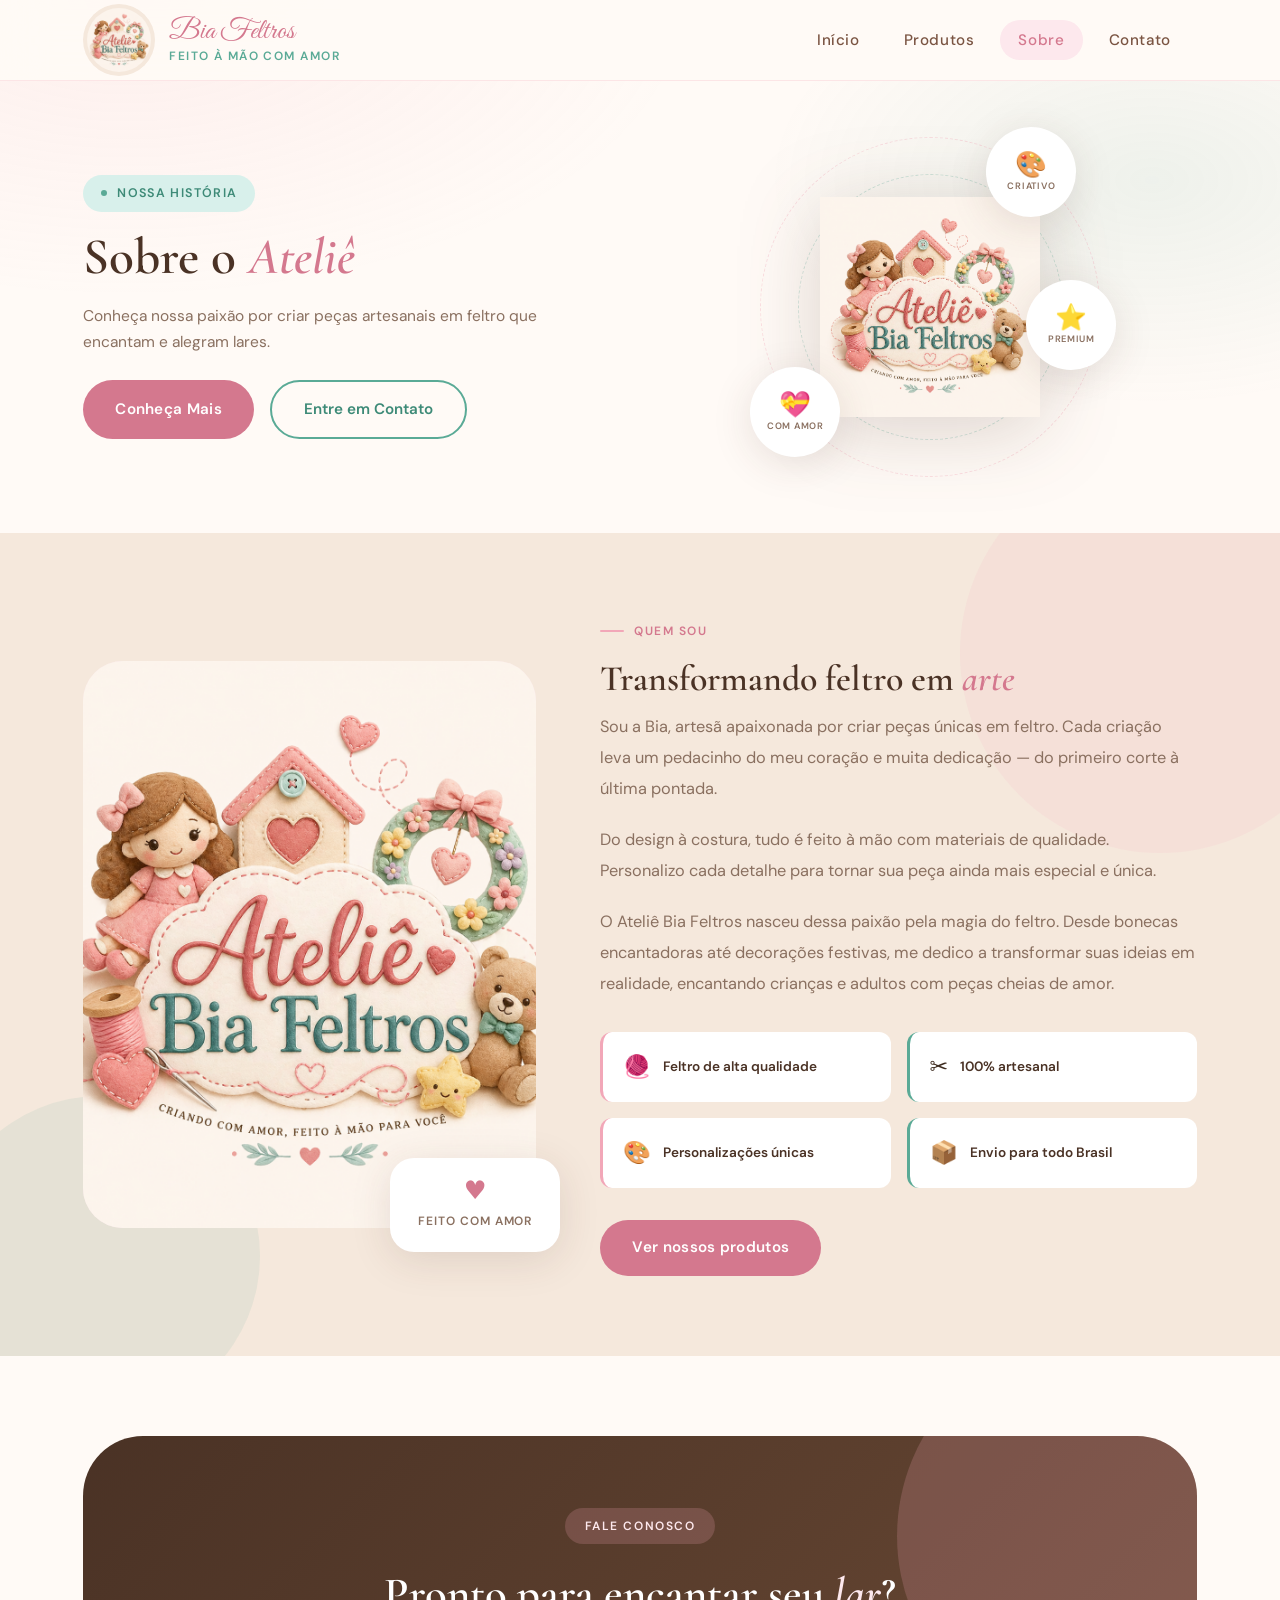
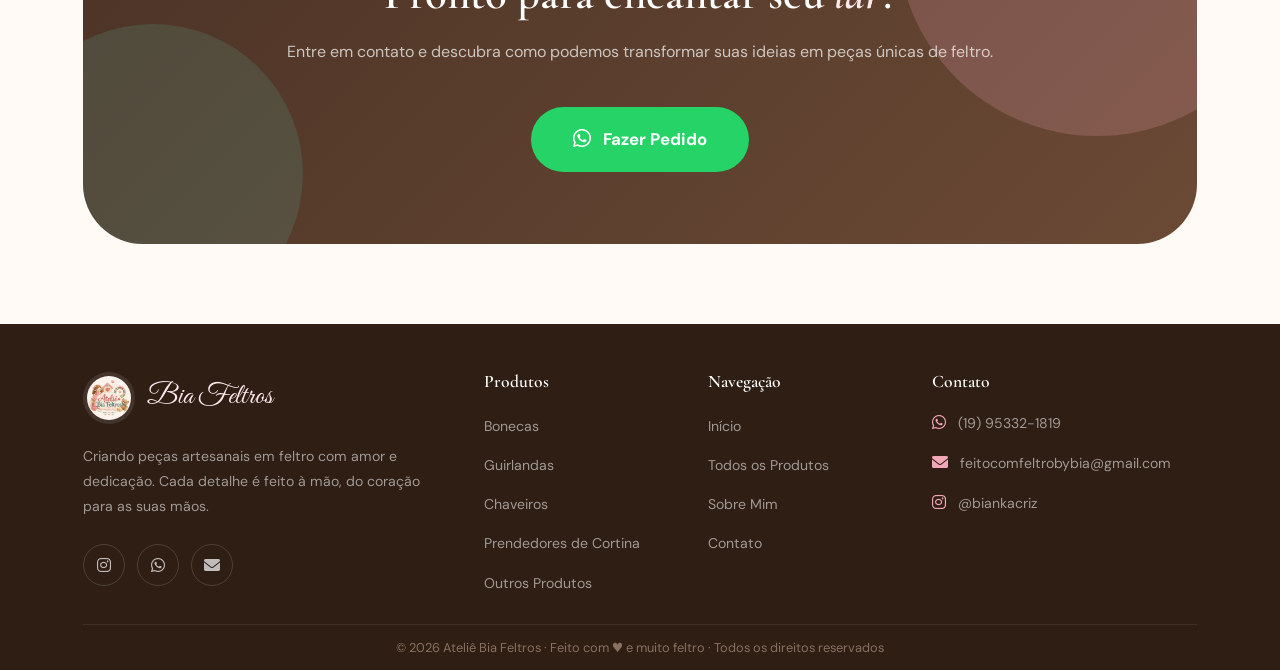
==== about.html @ 6921f235 "Primeiro commit" ====
<!DOCTYPE html>
<html lang="pt-BR">

<head>
    <!-- Google Analytics 4 -->
    <script async src="https://www.googletagmanager.com/gtag/js?id=GA4_MEASUREMENT_ID"></script>
    <script>
      window.dataLayer = window.dataLayer || [];
      function gtag(){dataLayer.push(arguments);}
      gtag('js', new Date());
      gtag('config', 'GA4_MEASUREMENT_ID');
    </script>
    
    <meta charset="UTF-8" />
    <meta name="viewport" content="width=device-width, initial-scale=1.0" />
    <meta name="description" content="Ateliê Bia Feltros - Conheça nossa história e missão." />
    <title>Sobre - Ateliê Bia Feltros</title>

    <!-- Favicon -->
    <link rel="icon" type="image/png" sizes="32x32" href="assets/atelie-bia-feltros-logo.png" />
    <link rel="icon" type="image/png" sizes="16x16" href="assets/atelie-bia-feltros-logo.png" />
    <link rel="apple-touch-icon" sizes="180x180" href="assets/atelie-bia-feltros-logo.png" />

    <!-- Fontes elegantes -->
    <link
        href="https://fonts.googleapis.com/css2?family=Playfair+Display:wght@500;600&family=Poppins:wght@300;400;500&display=swap"
        rel="stylesheet">
    <link rel="stylesheet" href="https://cdnjs.cloudflare.com/ajax/libs/font-awesome/6.0.0/css/all.min.css">

    <link rel="stylesheet" href="style.css" />
</head>

<body>

  <!-- ===== HEADER ===== -->
  <header class="header">
    <div class="nav-container">

      <a href="index.html" class="brand-link" aria-label="Ateliê Bia Feltros - Página inicial">
        <img src="assets/atelie-bia-feltros-logo.png" alt="Ateliê Bia Feltros" class="logo" width="80" height="80" />
        <div class="brand-text">
          <span class="brand-name">Bia Feltros</span>
          <span class="brand-sub">Feito à mão com amor</span>
        </div>
      </a>

      <button class="menu-toggle" id="menu-toggle" aria-expanded="false" aria-controls="main-nav" aria-label="Abrir menu">
        <span></span>
        <span></span>
        <span></span>
      </button>

      <nav class="main-navigation" id="main-nav" aria-label="Navegação principal">
        <ul class="nav-links" role="list">
          <li><a href="index.html" class="active" aria-current="page">Início</a></li>
          <li><a href="products.html">Produtos</a></li>
          <li><a href="about.html">Sobre</a></li>
          <li><a href="contact.html">Contato</a></li>
          <li class="nav-cta">
          </li>
        </ul>
      </nav>

    </div>
  </header>

    <main>

        <section class="hero">
            <div class="hero-container">
                <div class="hero-texto">
                    <div class="hero-eyebrow">
                        Nossa História
                    </div>
                    <h1 class="hero-title">Sobre o <em>Ateliê</em></h1>
                    <p class="hero-desc">Conheça nossa paixão por criar peças artesanais em feltro que encantam e alegram lares.</p>
                    <div class="hero-btns">
                        <a href="#sobre" class="btn-primary">Conheça Mais</a>
                        <a href="contact.html" class="btn-outline">Entre em Contato</a>
                    </div>
                </div>
                <div class="hero-visual">
                    <div class="hero-logo-wrap">
                        <img src="assets/atelie-bia-feltros-logo.png" alt="Logo Ateliê Bia Feltros" class="hero-img-center" />
                        <div class="float-badge float-badge-1">
                            <span>🎨</span>
                            <small>Criativo</small>
                        </div>
                        <div class="float-badge float-badge-2">
                            <span>💝</span>
                            <small>Com Amor</small>
                        </div>
                        <div class="float-badge float-badge-3">
                            <span>⭐</span>
                            <small>Premium</small>
                        </div>
                        <div class="orbit orbit-1"></div>
                        <div class="orbit orbit-2"></div>
                    </div>
                </div>
            </div>
        </section>

        <section id="sobre" class="sobre-section">
            <div class="container">
                <div class="sobre-grid">
                    <div class="sobre-img-box">
                        <img src="assets/atelie-bia-feltros-logo.png" alt="Ateliê Bia Feltros" />
                        <div class="sobre-chip">
                            <div class="sobre-chip-icone">♥</div>
                            <div class="sobre-chip-label">Feito com amor</div>
                        </div>
                    </div>
                    <div class="sobre-texto">
                        <div class="section-tag">Quem sou</div>
                        <h2 class="section-title">Transformando feltro em <em>arte</em></h2>
                        <p>Sou a Bia, artesã apaixonada por criar peças únicas em feltro. Cada criação leva um pedacinho do meu coração e muita dedicação — do primeiro corte à última pontada.</p>
                        <p>Do design à costura, tudo é feito à mão com materiais de qualidade. Personalizo cada detalhe para tornar sua peça ainda mais especial e única.</p>
                        <p>O Ateliê Bia Feltros nasceu dessa paixão pela magia do feltro. Desde bonecas encantadoras até decorações festivas, me dedico a transformar suas ideias em realidade, encantando crianças e adultos com peças cheias de amor.</p>
                        <div class="sobre-valores">
                            <div class="valor-item">
                                <div class="valor-icon">🧶</div>
                                <div class="valor-text">Feltro de alta qualidade</div>
                            </div>
                            <div class="valor-item teal">
                                <div class="valor-icon">✂️</div>
                                <div class="valor-text">100% artesanal</div>
                            </div>
                            <div class="valor-item">
                                <div class="valor-icon">🎨</div>
                                <div class="valor-text">Personalizações únicas</div>
                            </div>
                            <div class="valor-item teal">
                                <div class="valor-icon">📦</div>
                                <div class="valor-text">Envio para todo Brasil</div>
                            </div>
                        </div>
                        <a href="products.html" class="btn-primary">Ver nossos produtos</a>
                    </div>
                </div>
            </div>
        </section>

        <section class="cta-section">
            <div class="container">
                <div class="cta-box">
                    <div class="cta-deco cta-deco-1"></div>
                    <div class="cta-deco cta-deco-2"></div>
                    <div class="cta-tag">Fale Conosco</div>
                    <h2 class="cta-titulo">Pronto para encantar seu <em>lar</em>?</h2>
                    <p class="cta-desc">Entre em contato e descubra como podemos transformar suas ideias em peças únicas de feltro.</p>
                    <a href="https://wa.me/5519953321819?text=Olá, gostaria de fazer um pedido personalizado" class="btn-cta-wpp" target="_blank">
                        <i class="fab fa-whatsapp"></i>
                        Fazer Pedido
                    </a>
                </div>
            </div>
        </section>

  </main>

  <!-- ===== FOOTER ===== -->
  <footer class="footer">
    <div class="container">
      <div class="footer-grid">

        <div class="footer-brand">
          <div class="footer-logo-wrap">
            <img src="assets/atelie-bia-feltros-logo.png" alt="Ateliê Bia Feltros" class="footer-logo-img" width="52" height="52" />
            <span class="footer-brand-name">Bia Feltros</span>
          </div>
          <p class="footer-brand-desc">
            Criando peças artesanais em feltro com amor e dedicação.
            Cada detalhe é feito à mão, do coração para as suas mãos.
          </p>
          <div class="footer-social">
            <a href="https://instagram.com/biankacriz" target="_blank" rel="noopener" class="social-btn" aria-label="Instagram da Bia Feltros">
              <i class="fab fa-instagram" aria-hidden="true"></i>
            </a>
            <a href="https://wa.me/5519953321819" target="_blank" rel="noopener" class="social-btn" aria-label="WhatsApp da Bia Feltros">
              <i class="fab fa-whatsapp" aria-hidden="true"></i>
            </a>
            <a href="mailto:feitocomfeltrobybia@gmail.com" class="social-btn" aria-label="E-mail da Bia Feltros">
              <i class="fas fa-envelope" aria-hidden="true"></i>
            </a>
          </div>
        </div>

        <div>
          <h3 class="footer-col-title">Produtos</h3>
          <ul class="footer-links">
            <li><a href="products.html#bonecas">Bonecas</a></li>
            <li><a href="products.html#guirlandas">Guirlandas</a></li>
            <li><a href="products.html#chaveiros">Chaveiros</a></li>
            <li><a href="products.html#cortinas">Prendedores de Cortina</a></li>
            <li><a href="products.html#outros">Outros Produtos</a></li>
          </ul>
        </div>

        <div>
          <h3 class="footer-col-title">Navegação</h3>
          <ul class="footer-links">
            <li><a href="index.html">Início</a></li>
            <li><a href="products.html">Todos os Produtos</a></li>
            <li><a href="about.html">Sobre Mim</a></li>
            <li><a href="contact.html">Contato</a></li>
          </ul>
        </div>

        <div>
          <h3 class="footer-col-title">Contato</h3>
          <ul class="footer-contato-list">
            <li>
              <i class="fab fa-whatsapp" aria-hidden="true"></i>
              <a href="https://wa.me/5519953321819" target="_blank" rel="noopener">(19) 95332-1819</a>
            </li>
            <li>
              <i class="fas fa-envelope" aria-hidden="true"></i>
              <a href="mailto:feitocomfeltrobybia@gmail.com">feitocomfeltrobybia@gmail.com</a>
            </li>
            <li>
              <i class="fab fa-instagram" aria-hidden="true"></i>
              <a href="https://instagram.com/biankacriz" target="_blank" rel="noopener">@biankacriz</a>
            </li>
          </ul>
        </div>

      </div>

      <div class="footer-bottom">
        <p>
          © 2026 Ateliê Bia Feltros · Feito com <span>♥</span> e muito feltro
          · Todos os direitos reservados
        </p>
      </div>
    </div>
  </footer>

  <script src="script.js"></script>
</body>

</html>
---- style.css ----
/* ============================================================
   ATELIÊ BIA FELTROS — style.css
   Design System Profissional
   
   📋 ÍNDICE:
   1. Fontes & Design Tokens
   2. Reset & Base Styles
   3. Layout & Container
   4. Tipografia & Utilitários
   5. Botões
   6. Header & Navegação
   7. Hero Section
   8. Faixa Animada
   9. Categorias
   10. Produtos & Destaques
   11. Sobre
   12. Depoimentos
   13. CTA WhatsApp
   14. Formulário de Contato
   15. Footer
   16. Lightbox
   17. Animações & Keyframes
   18. Media Queries
   ============================================================ */

/* ============================================================
   1. FONTES & DESIGN TOKENS
   ============================================================ */
@import url('https://fonts.googleapis.com/css2?family=Cormorant+Garamond:ital,wght@0,400;0,500;0,600;0,700;1,400;1,600&family=DM+Sans:opsz,wght@9..40,300;9..40,400;9..40,500;9..40,600&family=Great+Vibes&display=swap');

:root {
  /* === Paleta de Cores === */
  --rosa: #f2a7b8;
  --rosa-escuro: #d4788e;
  --rosa-claro: #fde8ed;
  --teal: #5aaa96;
  --teal-escuro: #3d8a77;
  --teal-claro: #d8f0eb;
  --marrom: #4a3225;
  --marrom-medio: #7a5442;
  --bege: #fdf6f0;
  --bege-medio: #f5e8dc;
  --creme: #fffaf6;
  --texto: #3d2b1f;
  --cinza: #8a7060;
  --branco: #ffffff;

  /* === Tipografia === */
  --font-display: 'Cormorant Garamond', Georgia, serif;
  --font-script: 'Great Vibes', cursive;
  --font-corpo: 'DM Sans', system-ui, sans-serif;

  /* === Sombras === */
  --shadow-suave: 0 4px 24px rgba(74, 50, 37, 0.08);
  --shadow-media: 0 8px 40px rgba(74, 50, 37, 0.13);
  --shadow-forte: 0 16px 64px rgba(74, 50, 37, 0.18);

  /* === Border Radius === */
  --radius-sm: 12px;
  --radius-md: 24px;
  --radius-lg: 40px;
  --radius-xl: 60px;

  /* === Espaçamento === */
  --sec-pad: 80px;
}

/* ============================================================
   2. RESET & BASE STYLES
   ============================================================ */

/* === Reset Universal === */
*,
*::before,
*::after {
  margin: 0;
  padding: 0;
  box-sizing: border-box;
}

/* === HTML & Body === */
html {
  font-size: 100%;
  scroll-behavior: smooth;
  overflow-x: hidden;
}

body {
  font-family: var(--font-corpo);
  background-color: var(--creme);
  color: var(--texto);
  line-height: 1.7;
  margin: 0;
  padding: 0;
}

/* Gradiente de fundo ambiente */
body::before {
  content: '';
  position: fixed;
  inset: 0;
  background:
    radial-gradient(ellipse 80% 60% at 10% 0%, rgba(242, 167, 184, 0.13) 0%, transparent 55%),
    radial-gradient(ellipse 60% 50% at 90% 20%, rgba(90, 170, 150, 0.10) 0%, transparent 50%),
    radial-gradient(ellipse 50% 40% at 50% 100%, rgba(242, 167, 184, 0.08) 0%, transparent 60%);
  pointer-events: none;
  z-index: 0;
}

/* === Elementos Base === */
img {
  max-width: 100%;
  display: block;
}

a {
  color: inherit;
  text-decoration: none;
}

ul {
  list-style: none;
}

button {
  cursor: pointer;
  font: inherit;
  border: none;
  background: none;
}

/* === Tipografia Base === */
h1,
h2,
h3 {
  font-family: var(--font-display);
  line-height: 1.15;
  color: var(--marrom);
}

p {
  color: var(--cinza);
  line-height: 1.7;
  margin-bottom: 12px;
}

p:last-child {
  margin-bottom: 0;
}

/* === Seções === */
section {
  position: relative;
  z-index: 1;
}

/* === Acessibilidade === */
.sr-only {
  position: absolute;
  width: 1px;
  height: 1px;
  padding: 0;
  margin: -1px;
  overflow: hidden;
  clip: rect(0, 0, 0, 0);
  white-space: nowrap;
  border: 0;
}

/* ============================================================
   3. LAYOUT & CONTAINER
   ============================================================ */
.container {
  width: min(92%, 1280px);
  margin: 0 auto;
  padding: 0 32px;
}

/* ============================================================
   4. TIPOGRAFIA & UTILITÁRIOS
   ============================================================ */

/* === Section Tags === */
.section-tag {
  display: inline-flex;
  align-items: center;
  gap: 10px;
  font-size: 0.75rem;
  font-weight: 600;
  letter-spacing: 0.12em;
  text-transform: uppercase;
  color: var(--rosa-escuro);
  margin-bottom: 16px;
  font-family: var(--font-corpo);
}

.section-tag::before {
  content: '';
  display: block;
  width: 24px;
  height: 2px;
  background: var(--rosa);
  border-radius: 99px;
  flex-shrink: 0;
}

/* Variante centralizada */
.section-tag.center {
  display: flex;
  justify-content: center;
}

.section-tag.center::before {
  display: none;
}

.section-tag.center::after {
  content: '';
  display: block;
  width: 24px;
  height: 2px;
  background: var(--rosa);
  border-radius: 99px;
}

/* === Section Titles === */
.section-title {
  font-family: var(--font-display);
  font-size: clamp(1.6rem, 2.8vw, 2.4rem);
  font-weight: 600;
  color: var(--marrom);
  line-height: 1.2;
  margin-bottom: 12px;
}

.section-title em {
  font-style: italic;
  color: var(--rosa-escuro);
}

/* === Section Description === */
.section-desc {
  font-size: 0.95rem;
  color: var(--cinza);
  line-height: 1.7;
  max-width: 560px;
}

/* ============================================================
   5. BOTÕES
   ============================================================ */

/* === Botão Primário === */
.btn-primary {
  display: inline-flex;
  align-items: center;
  justify-content: center;
  gap: 10px;
  padding: 15px 32px;
  border-radius: 999px;
  font-family: var(--font-corpo);
  font-weight: 600;
  font-size: 0.95rem;
  letter-spacing: 0.02em;
  background: var(--rosa-escuro);
  color: var(--branco);
  transition: background 0.25s, transform 0.25s, box-shadow 0.25s;
}

.btn-primary:hover {
  background: var(--marrom);
  transform: translateY(-2px);
  box-shadow: var(--shadow-media);
}

/* === Botão Outline === */
.btn-outline,
.btn-secondary {
  display: inline-flex;
  align-items: center;
  justify-content: center;
  gap: 10px;
  padding: 15px 32px;
  border-radius: 999px;
  font-family: var(--font-corpo);
  font-weight: 600;
  font-size: 0.95rem;
  color: var(--teal-escuro);
  border: 2px solid var(--teal);
  background: transparent;
  transition: background 0.25s, color 0.25s, transform 0.25s;
}

.btn-outline:hover,
.btn-secondary:hover {
  background: var(--teal);
  color: var(--branco);
  transform: translateY(-2px);
}

/* === Botões WhatsApp === */
.btn-wpp {
  display: inline-flex;
  align-items: center;
  justify-content: center;
  width: 42px;
  height: 42px;
  background: #25D366;
  color: var(--branco);
  border-radius: 50%;
  font-size: 1.15rem;
  flex-shrink: 0;
  transition: background 0.2s, transform 0.2s;
}

.btn-wpp:hover {
  background: #1aab52;
  transform: scale(1.08);
}

.btn-wpp-full {
  display: inline-flex;
  align-items: center;
  gap: 8px;
  padding: 10px 20px;
  background: #25D366;
  color: var(--branco);
  border-radius: 999px;
  font-size: 0.85rem;
  font-weight: 600;
  transition: background 0.2s, transform 0.2s;
  flex-shrink: 0;
}

.btn-wpp-full:hover {
  background: #1aab52;
  transform: translateY(-2px);
}

/* === Botão CTA WhatsApp === */
.btn-cta-wpp {
  display: inline-flex;
  align-items: center;
  gap: 12px;
  background: #25D366;
  color: var(--branco);
  padding: 18px 42px;
  border-radius: 999px;
  font-size: 1.05rem;
  font-weight: 700;
  font-family: var(--font-corpo);
  transition: background 0.2s, transform 0.2s, box-shadow 0.2s;
  position: relative;
  z-index: 1;
}

.btn-cta-wpp i {
  font-size: 1.3rem;
}

.btn-cta-wpp:hover {
  background: #1aab52;
  transform: translateY(-3px);
  box-shadow: 0 16px 48px rgba(0, 0, 0, 0.2);
}

/* ============================================================
   6. HEADER & NAVEGAÇÃO
   ============================================================ */

/* === Header Principal === */
.header {
  position: sticky;
  top: 0;
  z-index: 999;
  background: rgba(255, 250, 246, 0.94);
  backdrop-filter: blur(20px);
  -webkit-backdrop-filter: blur(20px);
  border-bottom: 1px solid rgba(242, 167, 184, 0.25);
}

.nav-container {
  width: min(92%, 1280px);
  margin: 0 auto;
  padding: 0 32px;
  display: flex;
  align-items: center;
  justify-content: space-between;
  height: 80px;
  gap: 24px;
}

/* === Branding === */
.brand-link {
  display: flex;
  align-items: center;
  gap: 14px;
  flex-shrink: 0;
}

.logo {
  width: 72px;
  height: 72px;
  object-fit: contain;
  border-radius: 50%;
  background: var(--bege-medio);
  padding: 4px;
  transition: transform 0.3s ease;
}

.logo:hover {
  transform: rotate(-5deg) scale(1.05);
}

.brand-text {
  line-height: 1;
}

.brand-name {
  font-family: var(--font-script);
  font-size: 1.8rem;
  color: var(--rosa-escuro);
  display: block;
}

.brand-sub {
  font-size: 0.75rem;
  font-weight: 600;
  letter-spacing: 0.12em;
  text-transform: uppercase;
  color: var(--teal);
  display: block;
  margin-top: 3px;
  font-family: var(--font-corpo);
}

/* === Busca === */
.search-container {
  position: relative;
  flex: 0 1 280px;
}

.search-form {
  display: flex;
  align-items: center;
  background: var(--branco);
  border: 1.5px solid rgba(242, 167, 184, 0.35);
  border-radius: 999px;
  padding: 8px 20px;
  gap: 8px;
  transition: border-color 0.3s, box-shadow 0.3s;
}

.search-form:focus-within {
  border-color: var(--rosa);
  box-shadow: 0 0 0 4px rgba(242, 167, 184, 0.15);
}

.search-input {
  border: none;
  background: transparent;
  font-size: 0.9rem;
  color: var(--texto);
  outline: none;
  flex: 1;
  min-width: 0;
  font-family: var(--font-corpo);
}

.search-input::placeholder {
  color: var(--cinza);
  opacity: 0.8;
}

.search-btn {
  color: var(--rosa-escuro);
  font-size: 0.95rem;
  padding: 2px;
  transition: color 0.2s;
  flex-shrink: 0;
}

.search-btn:hover {
  color: var(--teal);
}

/* Sugestões de busca */
.search-suggestions {
  position: absolute;
  top: calc(100% + 10px);
  left: 0;
  right: 0;
  background: var(--branco);
  border: 1px solid rgba(74, 50, 37, 0.1);
  border-radius: var(--radius-md);
  box-shadow: var(--shadow-forte);
  display: none;
  z-index: 1100;
  overflow: hidden;
}

.search-suggestions.active {
  display: block;
}

.search-suggestion-item {
  padding: 12px 20px;
  font-size: 0.9rem;
  cursor: pointer;
  border-bottom: 1px solid rgba(74, 50, 37, 0.06);
  transition: background 0.2s;
  color: var(--texto);
}

.search-suggestion-item:last-child {
  border-bottom: none;
}

.search-suggestion-item:hover {
  background: var(--rosa-claro);
}

/* === Navegação === */
.main-navigation {
  flex-shrink: 0;
}

.nav-links {
  display: flex;
  align-items: center;
  gap: 8px;
}

.nav-links a {
  font-size: 0.95rem;
  font-weight: 500;
  letter-spacing: 0.04em;
  color: var(--marrom-medio);
  padding: 10px 18px;
  border-radius: 999px;
  transition: background 0.2s, color 0.2s;
  white-space: nowrap;
}

.nav-links a:hover,
.nav-links a.active {
  background: var(--rosa-claro);
  color: var(--rosa-escuro);
}

.nav-cta a {
  background: var(--rosa-escuro) !important;
  color: var(--branco) !important;
  font-weight: 600;
}

.nav-cta a:hover {
  background: var(--marrom) !important;
}

/* === Menu Toggle (Mobile) === */
.menu-toggle {
  display: none;
  flex-direction: column;
  justify-content: center;
  align-items: center;
  width: 44px;
  height: 44px;
  border-radius: var(--radius-sm);
  background: var(--bege-medio);
  gap: 5px;
  flex-shrink: 0;
}

.menu-toggle span {
  display: block;
  width: 20px;
  height: 2px;
  background: var(--marrom);
  border-radius: 99px;
  transition: transform 0.3s, opacity 0.3s;
}

/* ============================================================
   7. HERO SECTION
   ============================================================ */

/* === Container Hero === */
.hero {
  position: relative;
  z-index: 1;
  min-height: auto;
  display: flex;
  align-items: center;
  overflow: hidden;
}

.hero-inner,
.hero-container {
  width: min(92%, 1280px);
  margin: 0 auto;
  padding: 56px 32px;
  display: grid;
  grid-template-columns: 1fr 1fr;
  align-items: center;
  gap: 48px;
}

/* === Conteúdo Hero === */
.hero-eyebrow {
  display: inline-flex;
  align-items: center;
  gap: 10px;
  background: var(--teal-claro);
  color: var(--teal-escuro);
  font-size: 0.78rem;
  font-weight: 600;
  letter-spacing: 0.11em;
  text-transform: uppercase;
  padding: 8px 18px;
  border-radius: 999px;
  margin-bottom: 16px;
  font-family: var(--font-corpo);
}

.hero-eyebrow::before,
.eyebrow-dot {
  content: '';
  display: block;
  width: 6px;
  height: 6px;
  background: var(--teal);
  border-radius: 50%;
  flex-shrink: 0;
}

.hero-title {
  font-family: var(--font-display);
  font-size: clamp(2.2rem, 4vw, 3.8rem);
  font-weight: 600;
  line-height: 1.15;
  color: var(--marrom);
  margin-bottom: 16px;
}

.hero-title em {
  font-style: italic;
  color: var(--rosa-escuro);
}

.hero-title .hero-destaque,
.hero-title .destaque {
  color: var(--teal-escuro);
  font-style: normal;
}

.hero-desc {
  font-size: 0.97rem;
  color: var(--cinza);
  line-height: 1.7;
  max-width: 480px;
  margin-bottom: 24px;
}

.hero-btns {
  display: flex;
  gap: 16px;
  flex-wrap: wrap;
}

/* === Stats Hero === */
.hero-stats {
  display: flex;
  align-items: center;
  gap: 28px;
  margin-top: 28px;
  padding-top: 20px;
  border-top: 1px solid rgba(74, 50, 37, 0.1);
}

.stat-item {
  text-align: center;
}

.stat-num {
  font-family: var(--font-display);
  font-size: 2rem;
  font-weight: 700;
  color: var(--marrom);
  line-height: 1;
}

.stat-label {
  font-size: 0.78rem;
  color: var(--cinza);
  margin-top: 4px;
  letter-spacing: 0.05em;
  font-weight: 500;
  font-family: var(--font-corpo);
}

.stat-sep {
  width: 1px;
  height: 36px;
  background: rgba(74, 50, 37, 0.12);
  flex-shrink: 0;
}

/* === Visual Hero === */
.hero-visual {
  display: flex;
  align-items: center;
  justify-content: center;
}

.hero-logo-wrap {
  position: relative;
  width: 340px;
  height: 340px;
  display: flex;
  align-items: center;
  justify-content: center;
}

/* Órbitas animadas */
.orbit {
  position: absolute;
  border-radius: 50%;
  border: 1.5px dashed;
  animation: girar linear infinite;
}

.orbit-1 {
  inset: 0;
  width: 100%;
  height: 100%;
  border-color: rgba(242, 167, 184, 0.35);
  animation-duration: 30s;
}

.orbit-2 {
  inset: 11%;
  width: 78%;
  height: 78%;
  border-color: rgba(90, 170, 150, 0.28);
  animation-duration: 22s;
  animation-direction: reverse;
}

.hero-img-center {
  width: 220px;
  height: 220px;
  object-fit: contain;
  z-index: 2;
  filter: drop-shadow(0 12px 40px rgba(74, 50, 37, 0.2));
  animation: flutuar 4s ease-in-out infinite;
}

/* === Badges Flutuantes === */
.float-badge {
  position: absolute;
  display: flex;
  flex-direction: column;
  align-items: center;
  justify-content: center;
  width: 90px;
  height: 90px;
  border-radius: 50%;
  background: var(--branco);
  box-shadow: var(--shadow-media);
  animation: flutuar 3s ease-in-out infinite;
  text-align: center;
  padding: 8px;
  z-index: 3;
}

.float-badge span {
  font-size: 1.6rem;
  line-height: 1;
}

.float-badge small {
  font-size: 0.58rem;
  font-weight: 600;
  color: var(--cinza);
  text-transform: uppercase;
  letter-spacing: 0.08em;
  margin-top: 3px;
  line-height: 1.2;
  font-family: var(--font-corpo);
}

.float-badge-1 {
  top: -10px;
  right: 24px;
  animation-delay: 0s;
}

.float-badge-2 {
  bottom: 20px;
  left: -10px;
  animation-delay: 1.2s;
}

.float-badge-3 {
  top: 42%;
  right: -16px;
  animation-delay: 0.6s;
}

/* ============================================================
   8. FAIXA ANIMADA (VALORES)
   ============================================================ */
.faixa-valores {
  background: var(--marrom);
  padding: 20px 0;
  overflow: hidden;
  position: relative;
  z-index: 1;
}

.faixa-track {
  display: flex;
  width: max-content;
  animation: deslizar 30s linear infinite;
  gap: 0;
  white-space: nowrap;
}

.faixa-item {
  display: inline-flex;
  align-items: center;
  gap: 14px;
  padding: 0 40px;
  font-size: 0.85rem;
  font-weight: 500;
  letter-spacing: 0.09em;
  text-transform: uppercase;
  color: rgba(255, 255, 255, 0.85);
  font-family: var(--font-corpo);
  white-space: nowrap;
}

.faixa-item span {
  font-size: 1.2rem;
}

.faixa-sep {
  color: var(--rosa);
  opacity: 0.55;
}

/* ============================================================
   9. CATEGORIAS
   ============================================================ */
.categorias {
  padding: var(--sec-pad) 0;
}

.categorias-header {
  display: flex;
  align-items: flex-end;
  justify-content: space-between;
  margin-bottom: 40px;
  gap: 16px;
  flex-wrap: wrap;
}

.link-ver-tudo {
  display: inline-flex;
  align-items: center;
  gap: 8px;
  font-size: 0.9rem;
  font-weight: 600;
  color: var(--teal-escuro);
  border-bottom: 2px solid var(--teal-claro);
  padding-bottom: 4px;
  transition: border-color 0.2s, color 0.2s;
  font-family: var(--font-corpo);
}

.link-ver-tudo:hover {
  color: var(--teal);
  border-color: var(--teal);
}

/* === Grid Categorias === */
.grid-categorias {
  display: grid;
  grid-template-columns: repeat(4, 1fr);
  gap: 20px;
}

.cat-card {
  border-radius: var(--radius-md);
  overflow: hidden;
  position: relative;
  aspect-ratio: 3/4;
  display: flex;
  align-items: flex-end;
  cursor: pointer;
  transition: transform 0.35s ease, box-shadow 0.35s ease;
  text-decoration: none;
}

.cat-card:hover {
  transform: translateY(-6px) scale(1.01);
  box-shadow: var(--shadow-forte);
}

/* Imagem da categoria */
.cat-img {
  position: absolute;
  inset: 0;
  width: 100%;
  height: 100%;
  object-fit: cover;
  object-position: center;
  transition: transform 0.4s ease;
}

.cat-card:hover .cat-img {
  transform: scale(1.05);
}

/* Overlay escuro sobre a imagem */
.cat-card::before {
  content: '';
  position: absolute;
  inset: 0;
  background: linear-gradient(to top, rgba(74, 50, 37, 0.75) 0%, rgba(74, 50, 37, 0.15) 60%, transparent 100%);
  z-index: 1;
  transition: opacity 0.3s ease;
}

.cat-card:hover::before {
  opacity: 0.9;
}

/* Info da categoria */
.cat-info {
  position: relative;
  z-index: 2;
  padding: 24px 20px;
  width: 100%;
}

.cat-nome {
  font-family: var(--font-display);
  font-size: 1.4rem;
  font-weight: 600;
  color: var(--branco);
  display: block;
  margin-bottom: 4px;
}

.cat-desc {
  font-size: 0.78rem;
  color: rgba(255, 255, 255, 0.8);
}

/* ============================================================
   10. PRODUTOS & DESTAQUES
   ============================================================ */

/* === Seção Destaques === */
.destaques {
  padding: var(--sec-pad) 0;
}

/* Seções específicas com espaçamento adicional */
section#bonecas,
section#guirlandas,
section#livros,
section#kits,
section#especiais {
  padding-top: calc(var(--sec-pad) + 10px);
}

.destaques-header {
  text-align: center;
  margin-bottom: 56px;
}

.destaques-header .section-tag {
  justify-content: center;
}

.destaques-header .section-tag::before {
  display: none;
}

.destaques-header .section-tag::after {
  content: '';
  display: block;
  width: 24px;
  height: 2px;
  background: var(--rosa);
  border-radius: 99px;
}

.destaques-header .section-desc {
  margin: 0 auto;
}

/* === Grid Produtos === */
.grid-destaques {
  display: grid;
  grid-template-columns: repeat(4, 1fr);
  gap: 20px;
}

/* === Card de Produto === */
.produto-card {
  background: var(--branco);
  border-radius: var(--radius-md);
  overflow: hidden;
  box-shadow: var(--shadow-suave);
  display: flex;
  flex-direction: column;
  transition: transform 0.3s ease, box-shadow 0.3s ease;
  border: 1px solid rgba(242, 167, 184, 0.15);
}

.produto-card:hover {
  transform: translateY(-8px);
  box-shadow: var(--shadow-forte);
}

/* Wrap da imagem */
.produto-img-wrap {
  position: relative;
  aspect-ratio: 1 / 1;
  overflow: hidden;
  background: var(--bege-medio);
  display: flex;
  align-items: center;
  justify-content: center;
  font-size: 5rem;
  padding: 8px;
}

/* Badge do produto */
.produto-badge {
  position: absolute;
  top: 16px;
  left: 16px;
  background: var(--rosa-escuro);
  color: var(--branco);
  font-size: 0.7rem;
  font-weight: 700;
  letter-spacing: 0.09em;
  text-transform: uppercase;
  padding: 6px 14px;
  border-radius: 999px;
  z-index: 4;
  font-family: var(--font-corpo);
}

.produto-badge.novo {
  background: var(--teal);
}

/* === Carrossel de Imagens === */
.produto-img-wrap .carousel {
  position: relative;
  width: 100%;
  height: 100%;
  background: var(--bege-medio);
}

.produto-img-wrap .carousel img {
  /* Sai instantaneamente, entra com fade — evita cross-fade entre orientações diferentes */
  opacity: 0;
  transition: opacity 0s;
  position: absolute;
  inset: 0;
  width: 100%;
  height: 100%;
  object-fit: contain;
  object-position: center;
  cursor: pointer;
  padding: 4px;
  z-index: 0;
}

.produto-img-wrap .carousel img.active {
  opacity: 1;
  transition: opacity 0.3s ease;
  z-index: 1;
}

.produto-card:hover .carousel img.active {
  transform: scale(1.03);
}

/* Botões do carrossel */
.carousel .btn-carousel,
.carousel button.prev,
.carousel button.next {
  position: absolute;
  top: 50%;
  transform: translateY(-50%);
  background: rgba(255, 255, 255, 0.92);
  color: var(--marrom);
  border: 1px solid rgba(74, 50, 37, 0.12);
  width: 34px;
  height: 34px;
  border-radius: 50%;
  display: grid;
  place-items: center;
  cursor: pointer;
  z-index: 5;
  font-size: 1rem;
  line-height: 1;
  transition: transform 0.2s, box-shadow 0.2s;
}

.carousel .btn-carousel:hover,
.carousel button.prev:hover,
.carousel button.next:hover {
  transform: translateY(-50%) scale(1.1);
  box-shadow: var(--shadow-suave);
}

.carousel .btn-carousel.prev,
.carousel button.prev {
  left: 10px;
}

.carousel .btn-carousel.next,
.carousel button.next {
  right: 10px;
}

/* === Imagem simples (sem carrossel) === */
.produto-img-wrap > img {
  width: 100%;
  height: 100%;
  object-fit: contain;
  object-position: center;
  cursor: pointer;
  transition: transform 0.4s ease;
  padding: 4px;
}

.produto-card:hover .produto-img-wrap > img {
  transform: scale(1.03);
}

/* === Corpo do Card === */
.produto-corpo {
  padding: 24px;
  flex: 1;
  display: flex;
  flex-direction: column;
  gap: 8px;
}

.produto-categoria {
  font-size: 0.72rem;
  font-weight: 600;
  letter-spacing: 0.1em;
  text-transform: uppercase;
  color: var(--teal);
  font-family: var(--font-corpo);
}

.produto-nome {
  font-family: var(--font-display);
  font-size: 1.5rem;
  font-weight: 600;
  color: var(--marrom);
  line-height: 1.2;
}

.produto-desc {
  font-size: 0.88rem;
  color: var(--cinza);
  line-height: 1.72;
  flex: 1;
  margin-bottom: 0;
}

/* === Rodapé do Card === */
.produto-rodape {
  display: flex;
  align-items: center;
  justify-content: space-between;
  gap: 12px;
  margin-top: 16px;
  padding-top: 16px;
  border-top: 1px solid rgba(74, 50, 37, 0.07);
}

.produto-preco {
  font-family: var(--font-display);
  font-size: 1.4rem;
  font-weight: 700;
  color: var(--marrom);
  line-height: 1.2;
}

.produto-preco small {
  font-size: 0.85rem;
  font-weight: 400;
  color: var(--cinza);
  display: block;
}

/* ============================================================
   11. SOBRE
   ============================================================ */
.sobre-section {
  padding: var(--sec-pad) 0;
  background: var(--bege-medio);
  position: relative;
  overflow: hidden;
}

/* Decoração de fundo */
.sobre-section::before {
  content: '';
  position: absolute;
  top: -80px;
  right: -80px;
  width: 400px;
  height: 400px;
  border-radius: 50%;
  background: rgba(242, 167, 184, 0.12);
  pointer-events: none;
}

.sobre-section::after {
  content: '';
  position: absolute;
  bottom: -60px;
  left: -60px;
  width: 320px;
  height: 320px;
  border-radius: 50%;
  background: rgba(90, 170, 150, 0.1);
  pointer-events: none;
}

/* === Grid Sobre === */
.sobre-grid {
  display: grid;
  grid-template-columns: 0.95fr 1.25fr;
  gap: 64px;
  align-items: center;
  position: relative;
  z-index: 1;
}

/* === Teaser compacto (index.html) === */
.sobre-teaser {
  padding: 40px 0;
}

.sobre-teaser-inner {
  display: flex;
  align-items: center;
  gap: 40px;
  position: relative;
  z-index: 1;
}

.sobre-teaser-emoji {
  font-size: 4rem;
  flex-shrink: 0;
  background: var(--rosa-claro);
  width: 88px;
  height: 88px;
  border-radius: var(--radius-md);
  display: flex;
  align-items: center;
  justify-content: center;
}

.sobre-teaser-texto {
  flex: 1;
}

.sobre-teaser-texto .section-title {
  font-size: clamp(1.5rem, 3vw, 2rem);
  margin-bottom: 8px;
}

.sobre-teaser-texto p {
  margin: 0 0 4px;
  max-width: 640px;
}

/* === Visual Sobre === */
.sobre-visual,
.sobre-img-box {
  position: relative;
  width: 100%;
  aspect-ratio: 4/5;
  border-radius: var(--radius-lg);
  background: var(--rosa-claro);
  display: flex;
  align-items: center;
  justify-content: center;
  overflow: visible;
  font-size: 7rem;
}

.sobre-img-principal {
  width: 100%;
  aspect-ratio: 4/5;
  border-radius: var(--radius-lg);
  background: var(--rosa-claro);
  display: flex;
  align-items: center;
  justify-content: center;
  font-size: 8rem;
  overflow: hidden;
  position: relative;
}

.sobre-img-box img,
.sobre-img-principal img {
  width: 100%;
  height: 100%;
  object-fit: cover;
  border-radius: var(--radius-lg);
}

/* Chip flutuante */
.sobre-chip {
  position: absolute;
  bottom: -24px;
  right: -24px;
  background: var(--branco);
  border-radius: var(--radius-md);
  padding: 20px 28px;
  box-shadow: var(--shadow-media);
  display: flex;
  flex-direction: column;
  align-items: center;
  text-align: center;
  gap: 4px;
}

.sobre-chip-icone {
  font-size: 1.6rem;
  color: var(--rosa-escuro);
  line-height: 1;
}

.sobre-chip-num {
  font-family: var(--font-display);
  font-size: 2.4rem;
  font-weight: 700;
  color: var(--marrom);
  line-height: 1;
}

.sobre-chip-label {
  font-size: 0.75rem;
  color: var(--cinza);
  font-weight: 600;
  text-transform: uppercase;
  letter-spacing: 0.08em;
  font-family: var(--font-corpo);
  display: block;
  margin-top: 4px;
}

/* === Texto Sobre === */
.sobre-texto {
  position: relative;
  z-index: 1;
}

.sobre-texto p {
  color: var(--cinza);
  line-height: 1.9;
  margin-bottom: 20px;
  font-size: 1.02rem;
}

/* === Valores === */
.sobre-valores {
  display: grid;
  grid-template-columns: 1fr 1fr;
  gap: 16px;
  margin: 32px 0;
}

.valor-item {
  display: flex;
  align-items: center;
  gap: 12px;
  background: var(--branco);
  padding: 16px 20px;
  border-radius: var(--radius-sm);
  border-left: 3px solid var(--rosa);
}

.valor-item.teal {
  border-left-color: var(--teal);
}

.valor-icon {
  font-size: 1.4rem;
  flex-shrink: 0;
}

.valor-text {
  font-size: 0.85rem;
  font-weight: 600;
  color: var(--marrom);
  line-height: 1.3;
  font-family: var(--font-corpo);
}

/* ============================================================
   12. DEPOIMENTOS
   ============================================================ */
.depoimentos {
  padding: var(--sec-pad) 0;
}

.depoimentos-header {
  text-align: center;
  margin-bottom: 56px;
}

/* === Grid Depoimentos === */
.grid-depoimentos {
  display: grid;
  grid-template-columns: repeat(3, 1fr);
  gap: 24px;
}

.depoimento-card {
  background: var(--branco);
  border-radius: var(--radius-md);
  padding: 32px 28px;
  box-shadow: var(--shadow-suave);
  display: flex;
  flex-direction: column;
  gap: 20px;
  border: 1px solid rgba(242, 167, 184, 0.15);
  transition: transform 0.3s ease;
}

.depoimento-card:hover {
  transform: translateY(-4px);
}

/* Variante destacada */
.depoimento-card.destaque {
  background: var(--marrom);
  border-color: transparent;
}

/* Estrelas */
.estrelas {
  color: var(--rosa);
  font-size: 1rem;
  letter-spacing: 2px;
  margin: 0;
}

.depoimento-card.destaque .estrelas {
  color: var(--rosa-claro);
}

/* Texto */
.depoimento-texto {
  font-size: 0.95rem;
  line-height: 1.8;
  color: var(--cinza);
  font-style: italic;
  flex: 1;
  quotes: none;
  margin: 0;
}

.depoimento-card.destaque .depoimento-texto {
  color: rgba(255, 255, 255, 0.8);
}

/* Autor */
.depoimento-autor {
  display: flex;
  align-items: center;
  gap: 14px;
}

.autor-avatar {
  width: 44px;
  height: 44px;
  border-radius: 50%;
  display: flex;
  align-items: center;
  justify-content: center;
  font-size: 1.2rem;
  font-weight: 700;
  flex-shrink: 0;
  font-family: var(--font-corpo);
}

.autor-avatar.rosa {
  background: var(--rosa-claro);
  color: var(--rosa-escuro);
}

.autor-avatar.claro {
  background: rgba(242, 167, 184, 0.2);
  color: var(--branco);
}

.autor-avatar.teal {
  background: var(--teal-claro);
  color: var(--teal-escuro);
}

.autor-nome {
  font-weight: 600;
  font-size: 0.9rem;
  color: var(--marrom);
  display: block;
  font-family: var(--font-corpo);
}

.depoimento-card.destaque .autor-nome {
  color: var(--branco);
}

.autor-local {
  font-size: 0.78rem;
  color: var(--cinza);
  display: block;
  font-family: var(--font-corpo);
}

.depoimento-card.destaque .autor-local {
  color: rgba(255, 255, 255, 0.55);
}

/* ============================================================
   13. CTA WHATSAPP
   ============================================================ */
.cta-section {
  padding: 80px 0;
}

.cta-box {
  background: linear-gradient(135deg, var(--marrom) 0%, #6b4a35 100%);
  border-radius: var(--radius-xl);
  padding: 72px 60px;
  text-align: center;
  position: relative;
  overflow: hidden;
}

/* Decoração de fundo */
.cta-box::before {
  content: '';
  position: absolute;
  width: 400px;
  height: 400px;
  top: -100px;
  right: -100px;
  background: rgba(242, 167, 184, 0.1);
  border-radius: 50%;
}

.cta-box::after {
  content: '';
  position: absolute;
  width: 300px;
  height: 300px;
  bottom: -80px;
  left: -80px;
  background: rgba(90, 170, 150, 0.1);
  border-radius: 50%;
}

/* Decoração alternativa (se usada com divs) */
.cta-deco {
  position: absolute;
  border-radius: 50%;
  pointer-events: none;
}

.cta-deco-1 {
  width: 400px;
  height: 400px;
  top: -100px;
  right: -100px;
  background: rgba(242, 167, 184, 0.1);
}

.cta-deco-2 {
  width: 300px;
  height: 300px;
  bottom: -80px;
  left: -80px;
  background: rgba(90, 170, 150, 0.1);
}

/* Conteúdo CTA */
.cta-tag {
  display: inline-block;
  background: rgba(242, 167, 184, 0.2);
  color: var(--rosa-claro);
  font-size: 0.75rem;
  font-weight: 600;
  letter-spacing: 0.13em;
  text-transform: uppercase;
  padding: 8px 20px;
  border-radius: 999px;
  margin-bottom: 24px;
  font-family: var(--font-corpo);
  position: relative;
  z-index: 1;
}

.cta-titulo {
  font-family: var(--font-display);
  font-size: clamp(2rem, 3.5vw, 3.2rem);
  font-weight: 600;
  color: var(--branco);
  line-height: 1.2;
  margin-bottom: 16px;
  position: relative;
  z-index: 1;
}

.cta-titulo em {
  font-style: italic;
  color: var(--rosa-claro);
}

.cta-desc {
  font-size: 1rem;
  color: rgba(255, 255, 255, 0.7);
  max-width: 720px;
  margin: 0 auto 40px;
  line-height: 1.8;
  position: relative;
  z-index: 1;
}

/* ============================================================
   14. FORMULÁRIO DE CONTATO
   ============================================================ */
.form-contato {
  background: var(--branco);
  border-radius: var(--radius-lg);
  padding: 40px 36px;
  box-shadow: var(--shadow-media);
  display: flex;
  flex-direction: column;
  gap: 20px;
  width: 100%;
  max-width: 100%;
  align-self: stretch;
}

.form-contato label {
  font-size: 0.85rem;
  font-weight: 600;
  color: var(--marrom-medio);
  display: block;
  margin-bottom: 6px;
  font-family: var(--font-corpo);
}

.form-contato input,
.form-contato textarea {
  width: 100%;
  border: 1.5px solid rgba(74, 50, 37, 0.15);
  border-radius: var(--radius-sm);
  padding: 12px 16px;
  font-size: 0.93rem;
  font-family: var(--font-corpo);
  color: var(--texto);
  background: var(--creme);
  outline: none;
  transition: border-color 0.3s, box-shadow 0.3s;
  resize: vertical;
}

.form-contato input:focus,
.form-contato textarea:focus {
  border-color: var(--rosa);
  box-shadow: 0 0 0 4px rgba(242, 167, 184, 0.15);
}

.form-group {
  display: flex;
  flex-direction: column;
}

/* === Cards de Contato === */
.contato-content {
  text-align: center;
}

.contato-cards {
  display: grid;
  grid-template-columns: repeat(3, 1fr);
  gap: 28px;
  margin-bottom: 48px;
}

/* Cards dentro do hero — layout horizontal compacto */
.contato-cards-hero {
  grid-template-columns: 1fr;
  gap: 12px;
  margin-top: 28px;
  margin-bottom: 0;
}

.contato-cards-hero .contato-card {
  flex-direction: row;
  align-items: center;
  padding: 14px 20px;
  gap: 16px;
  text-align: left;
}

.contato-cards-hero .contato-icon {
  width: 44px;
  height: 44px;
  font-size: 1.15rem;
  flex-shrink: 0;
  margin-bottom: 0;
}

.contato-card-body {
  display: flex;
  flex-direction: column;
  gap: 2px;
  flex: 1;
}

.contato-cards-hero .contato-card-title {
  font-size: 1rem;
}

.contato-cards-hero .contato-info {
  font-size: 0.82rem;
  margin-top: 0;
}

.contato-cards-hero .contato-badge {
  position: static;
  transform: none;
  font-size: 0.65rem;
  padding: 3px 10px;
  border-radius: 20px;
  box-shadow: none;
  flex-shrink: 0;
  align-self: center;
}

.contato-card {
  background: var(--branco);
  border-radius: var(--radius-md);
  padding: 40px 28px;
  text-align: center;
  text-decoration: none;
  display: flex;
  flex-direction: column;
  align-items: center;
  gap: 12px;
  box-shadow: var(--shadow-suave);
  transition: transform 0.3s ease, box-shadow 0.3s ease;
  position: relative;
  overflow: hidden;
}

.contato-card:hover {
  transform: translateY(-6px);
  box-shadow: var(--shadow-media);
}

.contato-icon {
  width: 80px;
  height: 80px;
  border-radius: 50%;
  display: flex;
  align-items: center;
  justify-content: center;
  font-size: 2rem;
  margin-bottom: 8px;
  transition: transform 0.3s ease;
}

.contato-card:hover .contato-icon {
  transform: scale(1.1);
}

.contato-icon.whatsapp {
  background: linear-gradient(135deg, #25d366, #128c7e);
  color: white;
}

.contato-icon.instagram {
  background: linear-gradient(135deg, #f09433, #e6683c, #dc2743, #cc2366, #bc1888);
  color: white;
}

.contato-icon.email {
  background: linear-gradient(135deg, var(--teal), var(--teal-escuro));
  color: white;
}

.contato-card-title {
  font-family: var(--font-display);
  font-size: 1.5rem;
  font-weight: 600;
  color: var(--marrom);
  margin: 0;
}

.contato-card-desc {
  font-size: 0.9rem;
  color: var(--texto);
  margin: 0;
  line-height: 1.5;
}

.contato-info {
  font-size: 0.88rem;
  font-weight: 500;
  color: var(--teal);
  margin-top: 4px;
}

.contato-badge {
  position: absolute;   
  top: 18px;
  right: -32px;
  background: var(--rosa);
  color: white;
  font-size: 0.42rem;
  font-weight: 600;
  padding: 6px 38px;
  transform: rotate(45deg);
  text-transform: uppercase;
  letter-spacing: 1px;
  box-shadow: 0 3px 12px rgba(212, 120, 142, 0.4);
}

.contato-horario {
  background: linear-gradient(135deg, var(--rosa-claro), var(--teal-claro));
  border-radius: var(--radius-md);
  padding: 24px 32px;
  display: flex;
  align-items: center;
  gap: 20px;
  max-width: 600px;
  margin: 0 auto;
  box-shadow: var(--shadow-suave);
}

.horario-icon {
  font-size: 2.5rem;
  flex-shrink: 0;
}

.contato-horario strong {
  display: block;
  font-family: var(--font-display);
  font-size: 1.1rem;
  color: var(--marrom);
  margin-bottom: 4px;
}

.contato-horario p {
  font-size: 0.9rem;
  color: var(--texto);
  margin: 0;
}

/* ============================================================
   15. FOOTER
   ============================================================ */
.footer {
  background: #2e1e14;
  color: rgba(255, 255, 255, 0.85);
  padding: 48px 0 0;
  position: relative;
}

.footer-grid {
  display: grid;
  grid-template-columns: 2fr 1fr 1fr 1.5fr;
  gap: 48px;
  padding-bottom: 28px;
  border-bottom: 1px solid rgba(255, 255, 255, 0.08);
}

/* Brand */
.footer-brand {}

.footer-logo-wrap {
  display: flex;
  align-items: center;
  gap: 12px;
  margin-bottom: 20px;
}

.footer-logo-img {
  width: 52px;
  height: 52px;
  object-fit: contain;
  border-radius: 50%;
  background: rgba(255, 255, 255, 0.1);
  padding: 4px;
}

.footer-brand-name {
  font-family: var(--font-script);
  font-size: 1.8rem;
  color: var(--rosa-claro);
}

.footer-brand-desc {
  font-size: 0.88rem;
  line-height: 1.8;
  color: rgba(255, 255, 255, 0.55);
  margin-bottom: 24px;
}

/* Social */
.footer-social {
  display: flex;
  gap: 12px;
}

.social-btn {
  width: 42px;
  height: 42px;
  border-radius: 50%;
  border: 1px solid rgba(255, 255, 255, 0.15);
  display: flex;
  align-items: center;
  justify-content: center;
  color: rgba(255, 255, 255, 0.7);
  font-size: 1rem;
  transition: background 0.2s, color 0.2s, border-color 0.2s, transform 0.2s;
}

.social-btn:hover {
  background: var(--rosa-escuro);
  border-color: var(--rosa-escuro);
  color: var(--branco);
  transform: translateY(-3px);
}

/* Colunas */
.footer-col-title {
  font-family: var(--font-display);
  font-size: 1.1rem;
  font-weight: 600;
  color: var(--branco);
  margin-bottom: 20px;
}

.footer-links {
  list-style: none;
  display: flex;
  flex-direction: column;
  gap: 12px;
}

.footer-links a {
  font-size: 0.88rem;
  color: rgba(255, 255, 255, 0.55);
  transition: color 0.2s;
}

.footer-links a:hover {
  color: var(--rosa-claro);
}

/* Contato */
.footer-contato-list {
  list-style: none;
  display: flex;
  flex-direction: column;
  gap: 16px;
}

.footer-contato-list li {
  display: flex;
  align-items: flex-start;
  gap: 12px;
  font-size: 0.88rem;
  color: rgba(255, 255, 255, 0.55);
}

.footer-contato-list li i {
  color: var(--rosa);
  font-size: 1rem;
  margin-top: 2px;
  flex-shrink: 0;
}

.footer-contato-list a {
  color: rgba(255, 255, 255, 0.55);
  transition: color 0.2s;
}

.footer-contato-list a:hover {
  color: var(--rosa-claro);
}

/* Bottom */
.footer-bottom {
  padding: 12px 0;
  text-align: center;
  font-size: 0.8rem;
  color: rgba(255, 255, 255, 0.32);
}

.footer-heart {
  color: var(--rosa);
}

/* ============================================================
   16. LIGHTBOX
   ============================================================ */
.image-modal {
  position: fixed;
  inset: 0;
  display: flex;
  align-items: center;
  justify-content: center;
  background: rgba(0, 0, 0, 0.65);
  padding: 24px;
  z-index: 2000;
}

.image-modal img {
  max-width: min(90vw, 640px);
  max-height: min(80vh, 640px);
  width: auto;
  height: auto;
  border-radius: var(--radius-md);
  box-shadow: 0 22px 60px rgba(0, 0, 0, 0.35);
  object-fit: contain;
}

.close-modal {
  position: absolute;
  top: 20px;
  right: 20px;
  width: 44px;
  height: 44px;
  border-radius: 50%;
  background: rgba(255, 255, 255, 0.95);
  color: var(--marrom);
  font-size: 1.6rem;
  line-height: 1;
  display: grid;
  place-items: center;
  cursor: pointer;
  box-shadow: 0 8px 28px rgba(0, 0, 0, 0.18);
  transition: transform 0.2s;
}

.close-modal:hover {
  transform: scale(1.08);
}

/* Highlight busca */
.produto-card.highlight,
.card.highlight {
  animation: pulse-highlight 0.6s ease;
}

/* ============================================================
   17. ANIMAÇÕES & KEYFRAMES
   ============================================================ */

/* === Animações Scroll === */
.fade-in {
  opacity: 0;
  transform: translateY(32px);
  transition: opacity 0.7s ease-out, transform 0.7s ease-out;
}

.fade-in.visible {
  opacity: 1;
  transform: translateY(0);
}

.fade-in-delay-1 {
  transition-delay: 0.12s;
}

.fade-in-delay-2 {
  transition-delay: 0.24s;
}

.fade-in-delay-3 {
  transition-delay: 0.36s;
}

/* === Keyframes === */

/* Animação de rotação */
@keyframes girar {
  to {
    transform: rotate(360deg);
  }
}

/* Animação de flutuação */
@keyframes flutuar {
  0%,
  100% {
    transform: translateY(0);
  }
  50% {
    transform: translateY(-10px);
  }
}

/* Animação de deslize */
@keyframes deslizar {
  0% {
    transform: translateX(0);
  }
  100% {
    transform: translateX(-50%);
  }
}

/* Animação de pulse highlight */
@keyframes pulse-highlight {
  50% {
    box-shadow: 0 0 0 8px rgba(242, 167, 184, 0.3), var(--shadow-suave);
  }
}

/* ============================================================
   18. MEDIA QUERIES
   ============================================================ */

/* === Tablet (≤ 1024px) === */
@media (max-width: 1024px) {
  .footer-grid {
    grid-template-columns: 1fr 1fr;
    gap: 32px;
  }

  .grid-categorias {
    grid-template-columns: repeat(2, 1fr);
  }
}

/* === Menu Mobile (≤ 900px) === */
@media (max-width: 900px) {
  /* Menu Toggle */
  .menu-toggle {
    display: flex;
  }

  .search-container {
    display: none;
  }

  .main-navigation {
    position: absolute;
    top: 80px;
    left: 0;
    right: 0;
    background: var(--creme);
    border-bottom: 1px solid rgba(242, 167, 184, 0.25);
    transform: scaleY(0);
    transform-origin: top;
    transition: transform 0.3s ease;
    overflow: hidden;
    z-index: 998;
  }

  .main-navigation.open {
    transform: scaleY(1);
  }

  .nav-links {
    flex-direction: column;
    align-items: stretch;
    padding: 20px 24px 28px;
    gap: 8px;
  }

  .nav-links a {
    padding: 14px 16px;
    border-radius: var(--radius-sm);
    font-size: 1rem;
  }

  /* Hero */
  .hero-inner,
  .hero-container {
    grid-template-columns: 1fr;
    text-align: center;
    padding: 40px 24px;
    gap: 28px;
  }

  .hero-desc {
    margin-left: auto;
    margin-right: auto;
  }

  .hero-btns {
    justify-content: center;
  }

  .hero-stats {
    justify-content: center;
  }

  .hero-visual {
    order: -1;
  }

  .hero-logo-wrap {
    width: 240px;
    height: 240px;
  }

  .hero-img-center {
    width: 160px;
    height: 160px;
  }

  /* Sobre */
  .sobre-grid {
    grid-template-columns: 1fr;
    gap: 48px;
  }

  .sobre-chip {
    right: 0;
    bottom: -20px;
  }

  /* Produtos */
  .grid-destaques {
    grid-template-columns: repeat(3, 1fr);
    gap: 16px;
  }

  /* Depoimentos */
  .grid-depoimentos {
    grid-template-columns: 1fr;
    max-width: 560px;
    margin: 0 auto;
  }

  /* CTA */
  .cta-box {
    padding: 52px 32px;
  }

  /* Contato */
  .contato-cards {
    grid-template-columns: 1fr;
    gap: 24px;
  }
}

/* === Mobile (≤ 640px) === */
@media (max-width: 640px) {
  :root {
    --sec-pad: 72px;
  }

  /* Menu mobile: ajustar posição do navigation */
  .main-navigation {
    top: 64px;
  }

  .nav-container {
    padding: 0 16px;
    height: 64px;
  }

  .logo {
    width: 56px;
    height: 56px;
  }

  .brand-name {
    font-size: 1.6rem;
  }

  .brand-sub {
    font-size: 0.65rem;
  }

  .container {
    padding: 0 20px;
  }

  .form-contato {
    max-width: 100%;
    padding: 28px 20px;
  }

  .contato-cards {
    grid-template-columns: 1fr;
    gap: 20px;
    margin-bottom: 32px;
  }

  .contato-card {
    padding: 32px 24px;
  }

  .contato-icon {
    width: 70px;
    height: 70px;
    font-size: 1.8rem;
  }

  .contato-card-title {
    font-size: 1.3rem;
  }

  .contato-horario {
    flex-direction: column;
    text-align: center;
    padding: 20px 24px;
  }

  .hero-logo-wrap {
    width: 200px;
    height: 200px;
  }

  .hero-img-center {
    width: 136px;
    height: 136px;
  }

  .grid-categorias {
    grid-template-columns: 1fr;
    gap: 20px;
  }

  .grid-destaques {
    grid-template-columns: repeat(2, 1fr);
    gap: 16px;
  }

  .hero-title {
    font-size: 1.8rem;
  }

  .hero-desc {
    font-size: 0.9rem;
  }

  .hero-stats {
    gap: 20px;
    margin-top: 20px;
  }

  .section-title {
    font-size: 1.5rem;
  }

  .section-desc {
    font-size: 0.88rem;
  }

  section {
    padding: 60px 0;
  }

  .sobre-valores {
    grid-template-columns: 1fr;
    gap: 12px;
  }

  .valor-item {
    padding: 14px 16px;
  }

  .footer-grid {
    grid-template-columns: 1fr;
    gap: 32px;
  }

  .footer-col-title {
    margin-top: 8px;
  }

  .cta-box {
    border-radius: var(--radius-lg);
    padding: 44px 24px;
  }

  .cta-titulo {
    font-size: 1.6rem;
  }

  .btn-primary,
  .btn-secondary,
  .btn-outline,
  .btn-cta-wpp {
    font-size: 0.9rem;
    padding: 12px 24px;
  }

  .hero-btns {
    flex-direction: column;
    width: 100%;
    gap: 20px;
  }

  .hero-btns a {
    width: 100%;
    text-align: center;
  }

  .cat-card {
    min-height: 200px;
    padding: 28px 20px;
  }

  .produto-card {
    max-width: 100%;
  }

  .produto-img-wrap {
    aspect-ratio: 1 / 1;
    height: auto;
  }

  .depoimento-card {
    padding: 24px;
  }

  .faixa-item {
    font-size: 0.85rem;
    padding: 0 16px;
  }

  .sobre-texto a,
  .btn-secondary,
  .btn-outline {
    margin-top: 16px;
  }

  .float-badge {
    width: 80px;
    height: 80px;
    font-size: 0.7rem;
  }

  .float-badge span {
    font-size: 1.8rem;
  }
}

/* ============================================================
   FIM DO ARQUIVO
   ============================================================ */
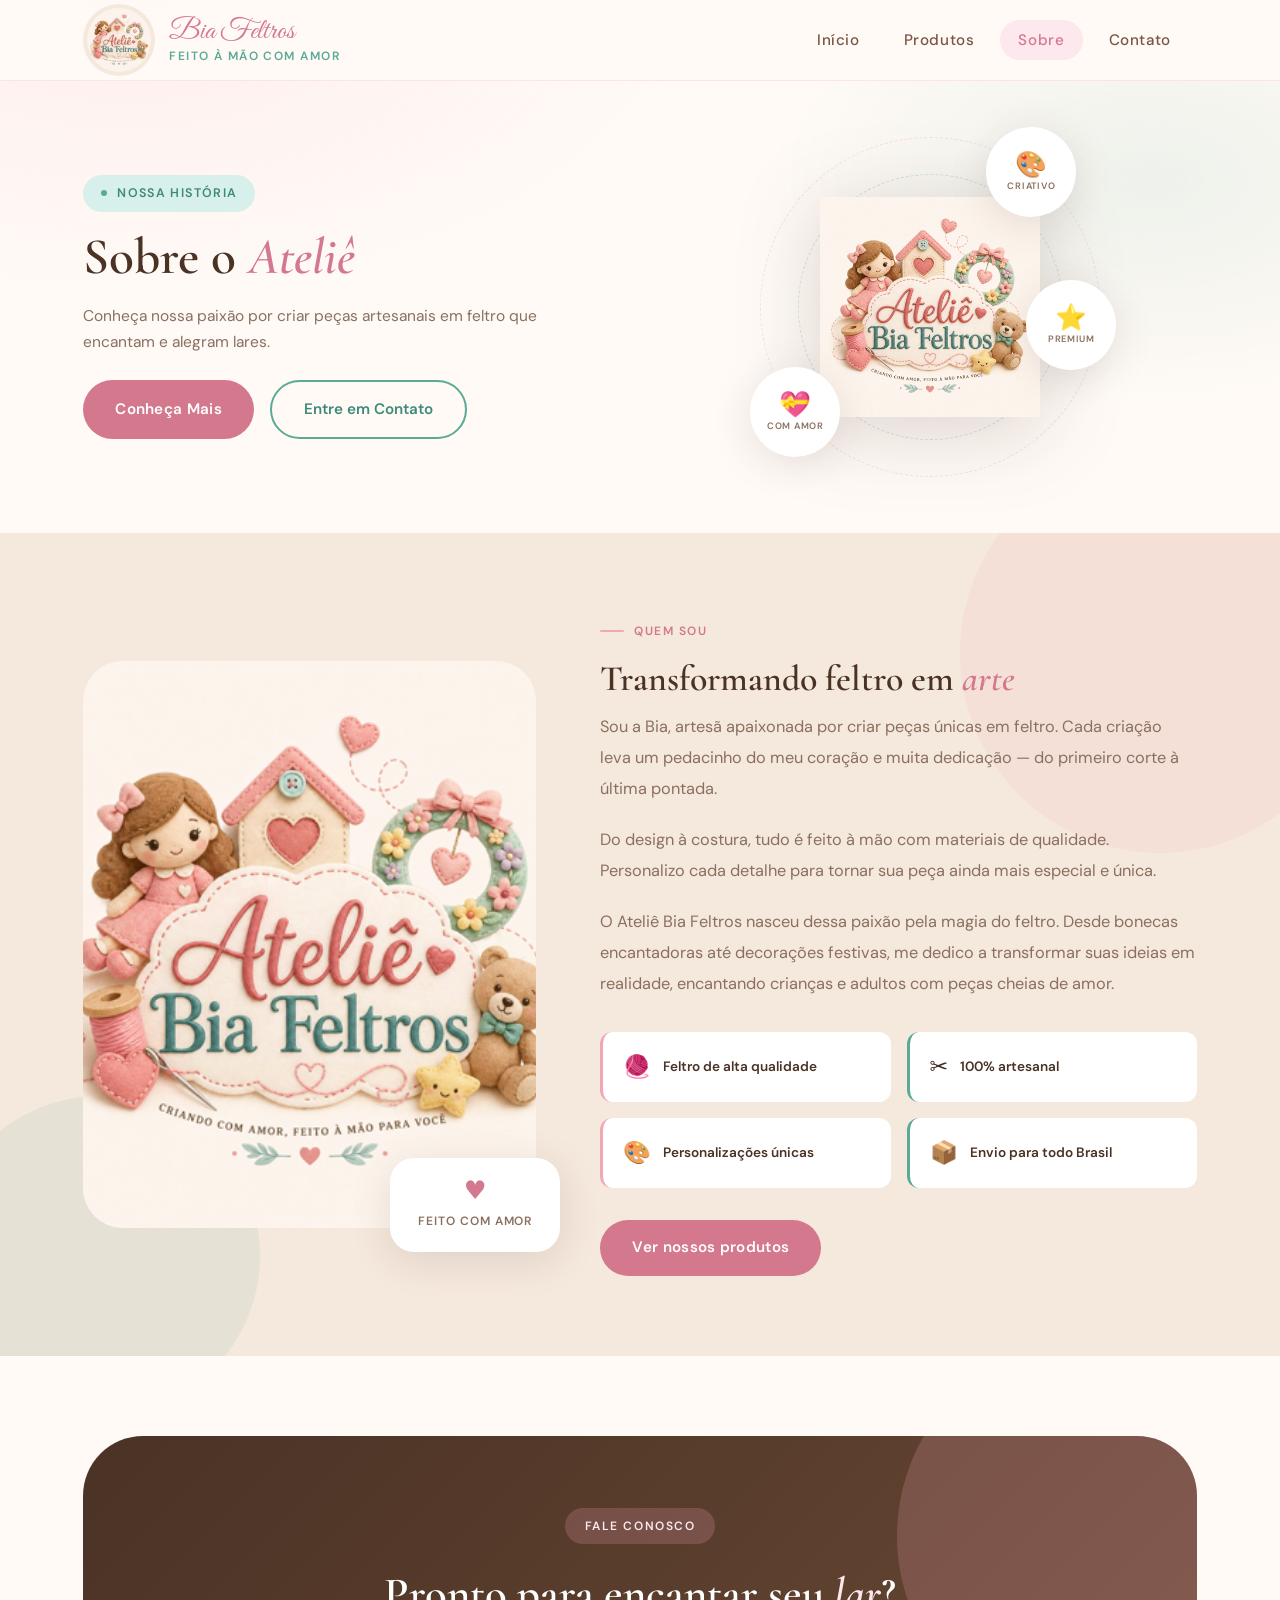
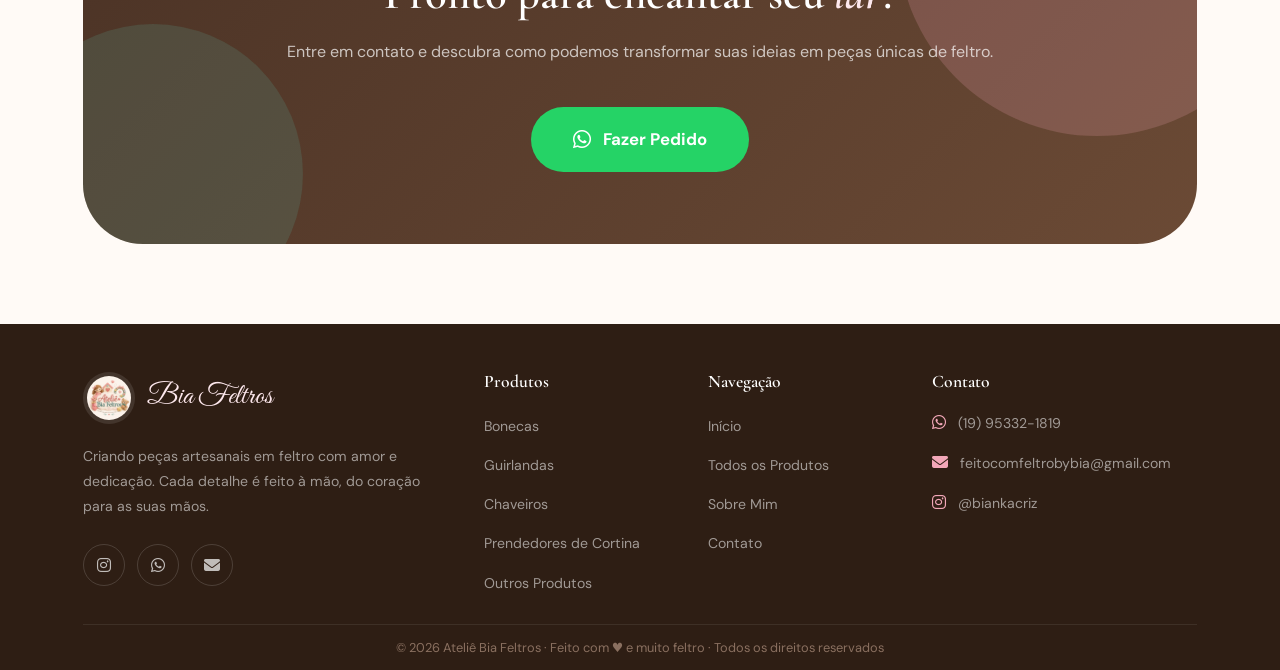
==== commit 6627c251: "Melhorando performance das imagens" ====
--- a/about.html
+++ b/about.html
@@ -21,11 +21,16 @@
     <link rel="icon" type="image/png" sizes="16x16" href="assets/atelie-bia-feltros-logo.png" />
     <link rel="apple-touch-icon" sizes="180x180" href="assets/atelie-bia-feltros-logo.png" />
 
-    <!-- Fontes elegantes -->
+  <!-- Preload de recursos críticos -->
+  <link rel="preload" as="image" href="assets/atelie-bia-feltros-logo.png" />
+  <link rel="dns-prefetch" href="https://cdnjs.cloudflare.com" />
+
+  <link rel="preconnect" href="https://fonts.googleapis.com" />
+  <link rel="preconnect" href="https://fonts.gstatic.com" crossorigin />
     <link
-        href="https://fonts.googleapis.com/css2?family=Playfair+Display:wght@500;600&family=Poppins:wght@300;400;500&display=swap"
+        href="https://fonts.googleapis.com/css2?family=Cormorant+Garamond:ital,wght@0,400;0,500;0,600;0,700;1,400;1,600&family=DM+Sans:wght@300;400;500;600&family=Great+Vibes&display=swap"
         rel="stylesheet">
-    <link rel="stylesheet" href="https://cdnjs.cloudflare.com/ajax/libs/font-awesome/6.0.0/css/all.min.css">
+    <link rel="stylesheet" href="https://cdnjs.cloudflare.com/ajax/libs/font-awesome/6.5.0/css/all.min.css">
 
     <link rel="stylesheet" href="style.css" />
 </head>
@@ -81,7 +86,7 @@
                 </div>
                 <div class="hero-visual">
                     <div class="hero-logo-wrap">
-                        <img src="assets/atelie-bia-feltros-logo.png" alt="Logo Ateliê Bia Feltros" class="hero-img-center" />
+                        <img src="assets/atelie-bia-feltros-logo.png" alt="Logo Ateliê Bia Feltros" class="hero-img-center" fetchpriority="high" />
                         <div class="float-badge float-badge-1">
                             <span>🎨</span>
                             <small>Criativo</small>
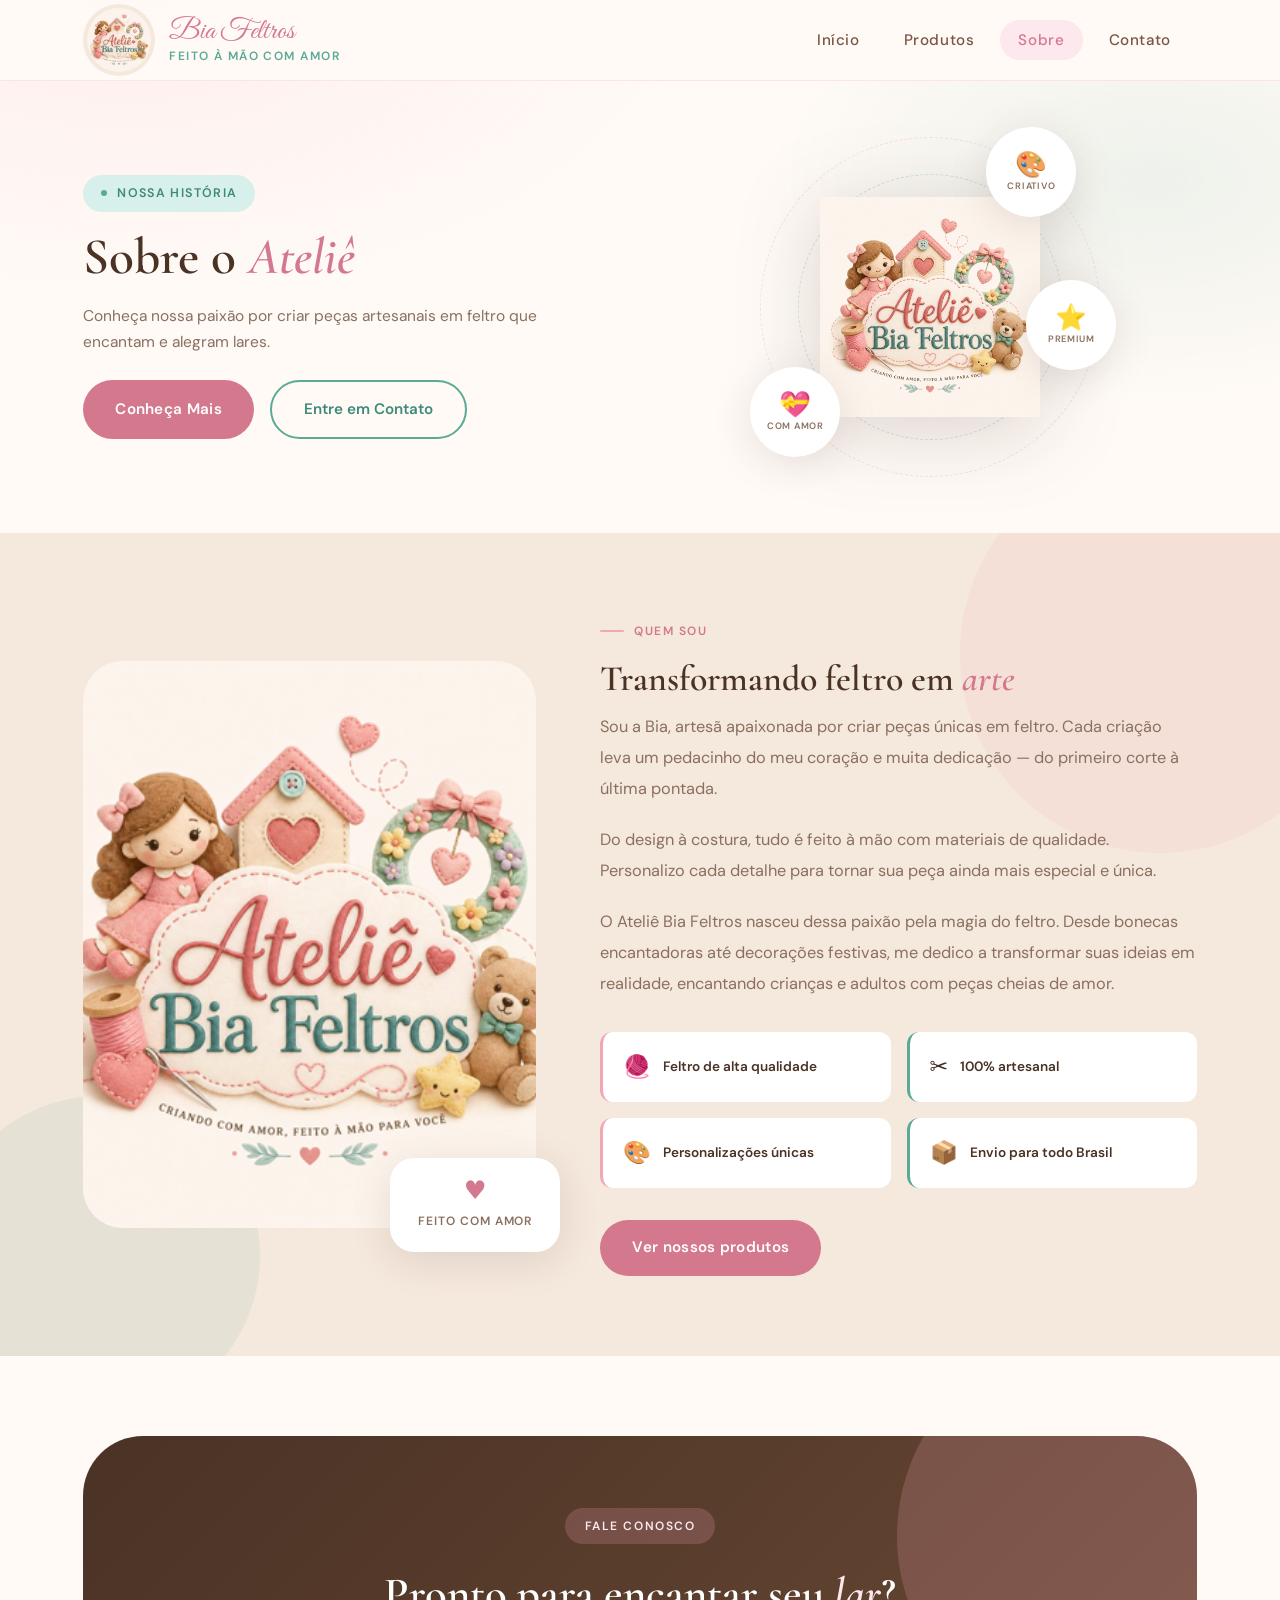
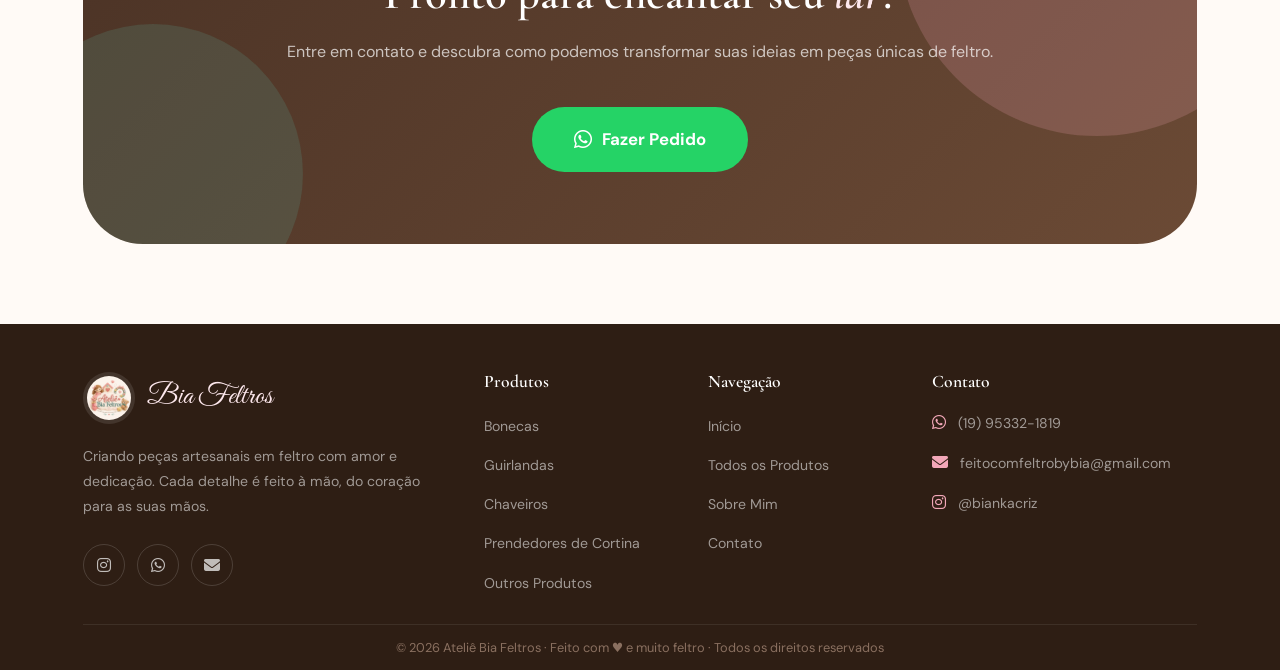
==== commit a83838f3: "Ajustes nas telas e adição do Google Analytics" ====
--- a/about.html
+++ b/about.html
@@ -3,12 +3,12 @@
 
 <head>
     <!-- Google Analytics 4 -->
-    <script async src="https://www.googletagmanager.com/gtag/js?id=GA4_MEASUREMENT_ID"></script>
+    <script async src="https://www.googletagmanager.com/gtag/js?id=G-2EBXNZ5Y7X"></script>
     <script>
       window.dataLayer = window.dataLayer || [];
       function gtag(){dataLayer.push(arguments);}
       gtag('js', new Date());
-      gtag('config', 'GA4_MEASUREMENT_ID');
+      gtag('config', 'G-2EBXNZ5Y7X');
     </script>
     
     <meta charset="UTF-8" />
--- a/style.css
+++ b/style.css
@@ -256,12 +256,13 @@
   align-items: center;
   justify-content: center;
   gap: 10px;
-  padding: 15px 32px;
+  padding: clamp(11px, 2.5vw, 15px) clamp(20px, 5vw, 32px);
   border-radius: 999px;
   font-family: var(--font-corpo);
   font-weight: 600;
-  font-size: 0.95rem;
+  font-size: clamp(0.82rem, 3.5vw, 0.95rem);
   letter-spacing: 0.02em;
+  white-space: nowrap;
   background: var(--rosa-escuro);
   color: var(--branco);
   transition: background 0.25s, transform 0.25s, box-shadow 0.25s;
@@ -280,11 +281,12 @@
   align-items: center;
   justify-content: center;
   gap: 10px;
-  padding: 15px 32px;
+  padding: clamp(11px, 2.5vw, 15px) clamp(20px, 5vw, 32px);
   border-radius: 999px;
   font-family: var(--font-corpo);
   font-weight: 600;
-  font-size: 0.95rem;
+  font-size: clamp(0.82rem, 3.5vw, 0.95rem);
+  white-space: nowrap;
   color: var(--teal-escuro);
   border: 2px solid var(--teal);
   background: transparent;
@@ -341,21 +343,22 @@
 .btn-cta-wpp {
   display: inline-flex;
   align-items: center;
-  gap: 12px;
+  gap: 10px;
   background: #25D366;
   color: var(--branco);
-  padding: 18px 42px;
+  padding: clamp(13px, 2.8vw, 18px) clamp(24px, 6vw, 42px);
   border-radius: 999px;
-  font-size: 1.05rem;
+  font-size: clamp(0.85rem, 3.8vw, 1.05rem);
   font-weight: 700;
   font-family: var(--font-corpo);
+  white-space: nowrap;
   transition: background 0.2s, transform 0.2s, box-shadow 0.2s;
   position: relative;
   z-index: 1;
 }
 
 .btn-cta-wpp i {
-  font-size: 1.3rem;
+  font-size: clamp(1rem, 4vw, 1.3rem);
 }
 
 .btn-cta-wpp:hover {
@@ -1740,6 +1743,7 @@
   flex-direction: column;
   gap: 2px;
   flex: 1;
+  min-width: 0; /* permite o filho flex encolher abaixo do tamanho do conteúdo */
 }
 
 .contato-cards-hero .contato-card-title {
@@ -1834,6 +1838,8 @@
   font-weight: 500;
   color: var(--teal);
   margin-top: 4px;
+  overflow-wrap: break-word; /* quebra somente quando necessário */
+  word-break: break-all;     /* e-mails e URLs não têm espaços — break-all garante a quebra */
 }
 
 .contato-badge {
@@ -2411,18 +2417,16 @@
     font-size: 1.6rem;
   }
 
-  .btn-primary,
-  .btn-secondary,
-  .btn-outline,
   .btn-cta-wpp {
-    font-size: 0.9rem;
-    padding: 12px 24px;
+    /* clamp() já cuida do tamanho — apenas centralizamos no mobile */
+    justify-content: center;
+    max-width: 100%;
   }
 
   .hero-btns {
     flex-direction: column;
     width: 100%;
-    gap: 20px;
+    gap: 12px;
   }
 
   .hero-btns a {
@@ -2468,6 +2472,123 @@
   .float-badge span {
     font-size: 1.8rem;
   }
+
+  /* Fix seção "Quem sou" — evita transbordamento horizontal */
+  .sobre-teaser-inner {
+    flex-direction: column;
+    align-items: flex-start;
+    gap: 20px;
+  }
+
+  .sobre-teaser-emoji {
+    width: 72px;
+    height: 72px;
+    font-size: 3rem;
+  }
+
+  /* btn-cta-wpp ajuste mobile */
+  .btn-cta-wpp {
+    padding: 14px 24px;
+    font-size: 0.95rem;
+    width: 100%;
+    justify-content: center;
+  }
+
+  /* Cards 2 colunas: reduzir texto e padding para caber */
+  .produto-nome {
+    font-size: 1rem;
+  }
+
+  .produto-corpo {
+    padding: 12px;
+    gap: 4px;
+  }
+
+  .produto-desc {
+    font-size: 0.8rem;
+    line-height: 1.5;
+  }
+
+  /* Carousel buttons menores para cards em 2 colunas */
+  .carousel .btn-carousel,
+  .carousel button.prev,
+  .carousel button.next {
+    width: 26px;
+    height: 26px;
+    font-size: 0.65rem;
+  }
+
+  .carousel .btn-carousel.prev,
+  .carousel button.prev {
+    left: 4px;
+  }
+
+  .carousel .btn-carousel.next,
+  .carousel button.next {
+    right: 4px;
+  }
+}
+
+/* === Mobile pequeno (≤ 480px) — Samsung Galaxy M51 e similares === */
+@media (max-width: 480px) {
+  /* 1 coluna para produtos: imagens maiores e legíveis */
+  .grid-destaques {
+    grid-template-columns: 1fr;
+    gap: 14px;
+  }
+
+  /* Proporção mais larga para foto em card full-width */
+  .produto-img-wrap {
+    aspect-ratio: 4 / 3;
+  }
+
+  /* Restaurar tamanhos melhores para cards em 1 coluna */
+  .produto-nome {
+    font-size: 1.2rem;
+  }
+
+  .produto-corpo {
+    padding: 20px;
+    gap: 8px;
+  }
+
+  .produto-desc {
+    font-size: 0.85rem;
+    line-height: 1.6;
+  }
+
+  /* Restaurar carousel buttons para tamanho confortável */
+  .carousel .btn-carousel,
+  .carousel button.prev,
+  .carousel button.next {
+    width: 36px;
+    height: 36px;
+    font-size: 0.9rem;
+  }
+
+  .carousel .btn-carousel.prev,
+  .carousel button.prev {
+    left: 10px;
+  }
+
+  .carousel .btn-carousel.next,
+  .carousel button.next {
+    right: 10px;
+  }
+
+  /* Seção sobre-teaser: alinhar ao centro em tela pequena */
+  .sobre-teaser-inner {
+    align-items: center;
+    text-align: center;
+  }
+
+  .sobre-teaser-texto .section-title {
+    text-align: center;
+  }
+
+  .sobre-teaser-texto p {
+    text-align: center;
+  }
 }
 
 /* ============================================================
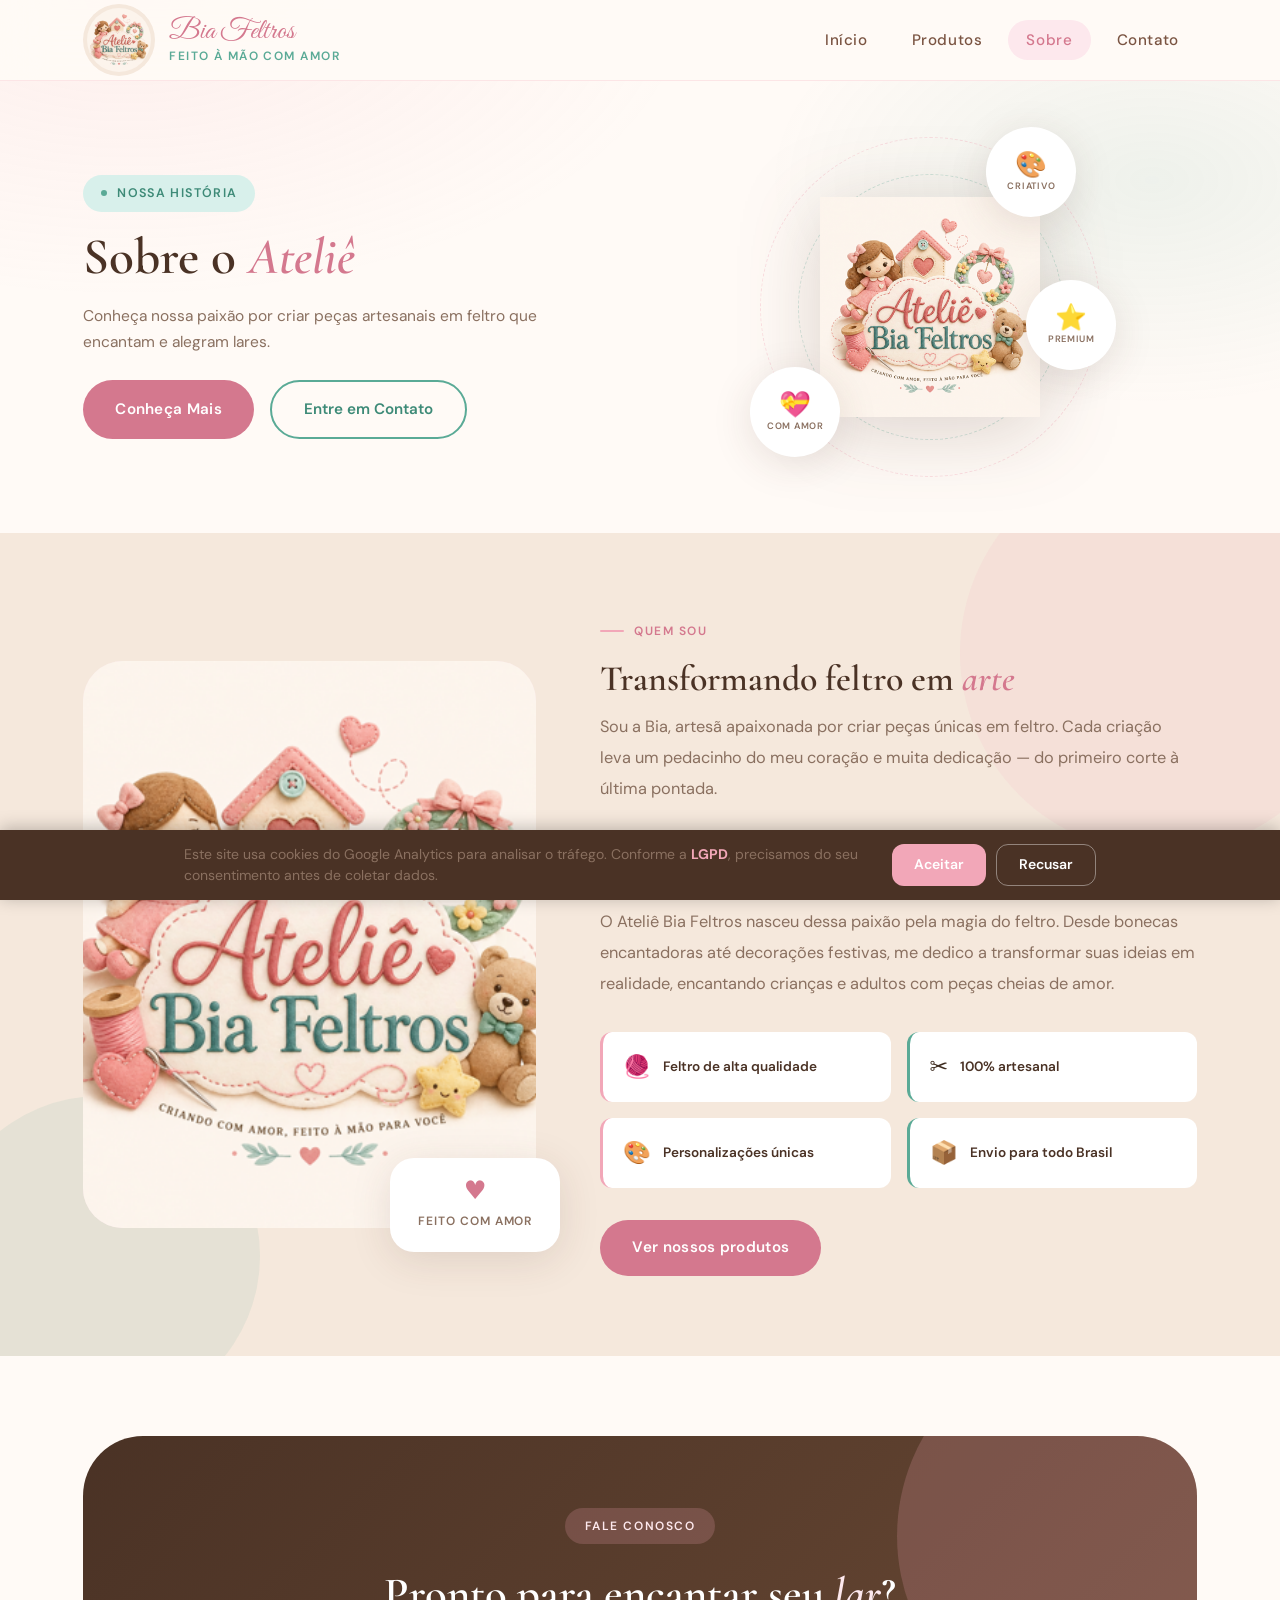
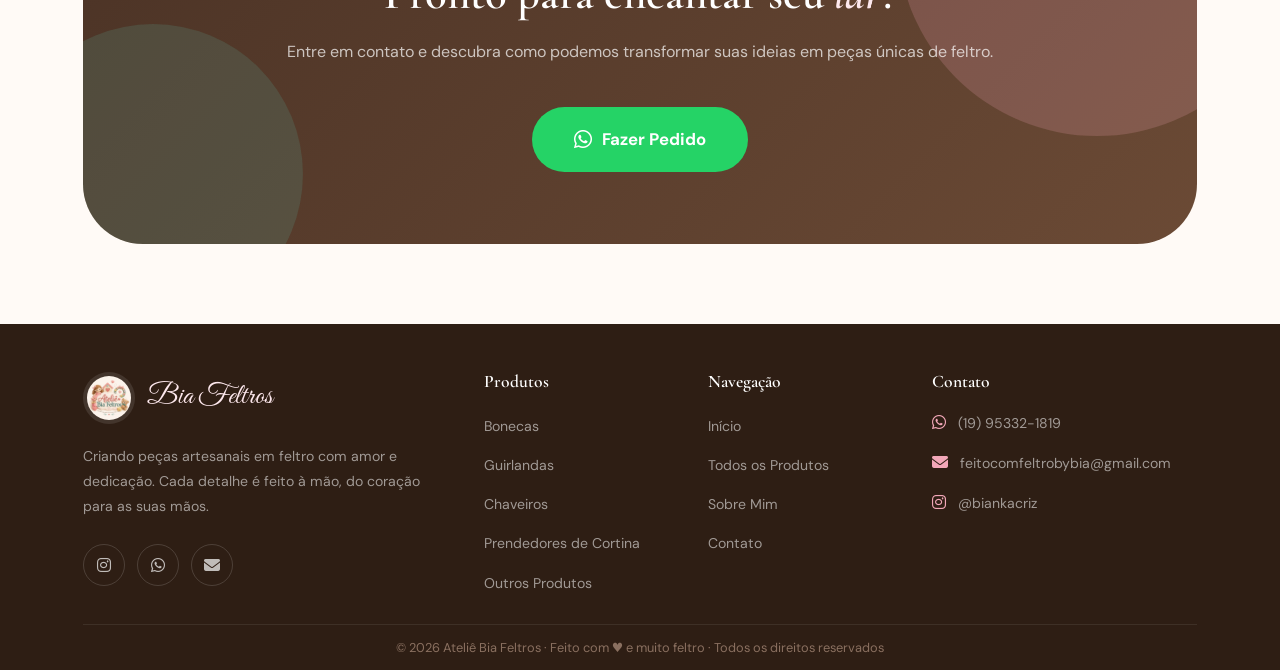
==== commit cdecf425: "Atualização das boas práticas de mercado" ====
--- a/about.html
+++ b/about.html
@@ -2,24 +2,29 @@
 <html lang="pt-BR">
 
 <head>
-    <!-- Google Analytics 4 -->
-    <script async src="https://www.googletagmanager.com/gtag/js?id=G-2EBXNZ5Y7X"></script>
-    <script>
-      window.dataLayer = window.dataLayer || [];
-      function gtag(){dataLayer.push(arguments);}
-      gtag('js', new Date());
-      gtag('config', 'G-2EBXNZ5Y7X');
-    </script>
-    
-    <meta charset="UTF-8" />
-    <meta name="viewport" content="width=device-width, initial-scale=1.0" />
-    <meta name="description" content="Ateliê Bia Feltros - Conheça nossa história e missão." />
-    <title>Sobre - Ateliê Bia Feltros</title>
-
-    <!-- Favicon -->
-    <link rel="icon" type="image/png" sizes="32x32" href="assets/atelie-bia-feltros-logo.png" />
-    <link rel="icon" type="image/png" sizes="16x16" href="assets/atelie-bia-feltros-logo.png" />
-    <link rel="apple-touch-icon" sizes="180x180" href="assets/atelie-bia-feltros-logo.png" />
+  <meta charset="UTF-8" />
+  <meta name="viewport" content="width=device-width, initial-scale=1.0" />
+  <meta name="description" content="Conheça a Bia, artesã apaixonada por criar peças únicas em feltro. Do primeiro corte à última pontada, cada peça é feita à mão com dedicação." />
+  <title>Sobre — Ateliê Bia Feltros</title>
+
+  <!-- Open Graph (compartilhamento social) -->
+  <meta property="og:type" content="website" />
+  <meta property="og:url" content="https://feitocomfeltrobybia-commits.github.io/bia-feltros/about.html" />
+  <meta property="og:title" content="Sobre o Ateliê — Bia Feltros" />
+  <meta property="og:description" content="Conheça a Bia, artesã apaixonada por criar peças únicas em feltro feitas à mão com amor e dedicação." />
+  <meta property="og:image" content="https://feitocomfeltrobybia-commits.github.io/bia-feltros/assets/atelie-bia-feltros-logo.png" />
+  <meta name="twitter:card" content="summary_large_image" />
+  <meta name="twitter:title" content="Sobre o Ateliê — Bia Feltros" />
+  <meta name="twitter:description" content="Conheça a artesã Bia e sua história com o feltro." />
+  <meta name="twitter:image" content="https://feitocomfeltrobybia-commits.github.io/bia-feltros/assets/atelie-bia-feltros-logo.png" />
+
+  <!-- Canonical -->
+  <link rel="canonical" href="https://feitocomfeltrobybia-commits.github.io/bia-feltros/about.html" />
+
+  <!-- Favicon -->
+  <link rel="icon" type="image/png" sizes="32x32" href="assets/atelie-bia-feltros-logo.png" />
+  <link rel="icon" type="image/png" sizes="16x16" href="assets/atelie-bia-feltros-logo.png" />
+  <link rel="apple-touch-icon" sizes="180x180" href="assets/atelie-bia-feltros-logo.png" />
 
   <!-- Preload de recursos críticos -->
   <link rel="preload" as="image" href="assets/atelie-bia-feltros-logo.png" />
@@ -27,15 +32,38 @@
 
   <link rel="preconnect" href="https://fonts.googleapis.com" />
   <link rel="preconnect" href="https://fonts.gstatic.com" crossorigin />
-    <link
-        href="https://fonts.googleapis.com/css2?family=Cormorant+Garamond:ital,wght@0,400;0,500;0,600;0,700;1,400;1,600&family=DM+Sans:wght@300;400;500;600&family=Great+Vibes&display=swap"
-        rel="stylesheet">
-    <link rel="stylesheet" href="https://cdnjs.cloudflare.com/ajax/libs/font-awesome/6.5.0/css/all.min.css">
-
-    <link rel="stylesheet" href="style.css" />
+  <link href="https://fonts.googleapis.com/css2?family=Cormorant+Garamond:ital,wght@0,400;0,500;0,600;0,700;1,400;1,600&family=DM+Sans:wght@300;400;500;600&family=Great+Vibes&display=swap" rel="stylesheet" />
+  <link rel="stylesheet" href="https://cdnjs.cloudflare.com/ajax/libs/font-awesome/6.5.0/css/all.min.css" />
+  <link rel="stylesheet" href="style.css" />
+
+  <!-- Google Analytics 4 — config ativado apenas após consentimento LGPD (ver script.js) -->
+  <script async src="https://www.googletagmanager.com/gtag/js?id=G-2EBXNZ5Y7X"></script>
+  <script>
+    window.dataLayer = window.dataLayer || [];
+    function gtag(){dataLayer.push(arguments);}
+    gtag('js', new Date());
+  </script>
+
+  <!-- Schema.org — LocalBusiness -->
+  <script type="application/ld+json">
+  {
+    "@context": "https://schema.org",
+    "@type": "LocalBusiness",
+    "name": "Ateliê Bia Feltros",
+    "description": "Peças artesanais em feltro feitas à mão com amor. Bonecas, guirlandas, livros sensoriais e muito mais.",
+    "url": "https://feitocomfeltrobybia-commits.github.io/bia-feltros",
+    "telephone": "+5519953321819",
+    "email": "feitocomfeltrobybia@gmail.com",
+    "image": "https://feitocomfeltrobybia-commits.github.io/bia-feltros/assets/atelie-bia-feltros-logo.png",
+    "sameAs": ["https://instagram.com/biankacriz"],
+    "address": { "@type": "PostalAddress", "addressCountry": "BR" }
+  }
+  </script>
 </head>
 
 <body>
+
+  <a class="skip-link" href="#conteudo-principal">Ir para o conteúdo</a>
 
   <!-- ===== HEADER ===== -->
   <header class="header">
@@ -56,20 +84,18 @@
       </button>
 
       <nav class="main-navigation" id="main-nav" aria-label="Navegação principal">
-        <ul class="nav-links" role="list">
-          <li><a href="index.html" class="active" aria-current="page">Início</a></li>
+        <ul class="nav-links">
+          <li><a href="index.html">Início</a></li>
           <li><a href="products.html">Produtos</a></li>
           <li><a href="about.html">Sobre</a></li>
           <li><a href="contact.html">Contato</a></li>
-          <li class="nav-cta">
-          </li>
         </ul>
       </nav>
 
     </div>
   </header>
 
-    <main>
+    <main id="conteudo-principal">
 
         <section class="hero">
             <div class="hero-container">
@@ -154,7 +180,7 @@
                     <div class="cta-tag">Fale Conosco</div>
                     <h2 class="cta-titulo">Pronto para encantar seu <em>lar</em>?</h2>
                     <p class="cta-desc">Entre em contato e descubra como podemos transformar suas ideias em peças únicas de feltro.</p>
-                    <a href="https://wa.me/5519953321819?text=Olá, gostaria de fazer um pedido personalizado" class="btn-cta-wpp" target="_blank">
+                    <a href="https://wa.me/5519953321819?text=Olá, gostaria de fazer um pedido personalizado" class="btn-cta-wpp" target="_blank" rel="noopener">
                         <i class="fab fa-whatsapp"></i>
                         Fazer Pedido
                     </a>
--- a/style.css
+++ b/style.css
@@ -2592,5 +2592,114 @@
 }
 
 /* ============================================================
+   SKIP LINK (Acessibilidade — pular para conteúdo)
+   ============================================================ */
+.skip-link {
+  position: absolute;
+  top: -100%;
+  left: 8px;
+  background: var(--marrom);
+  color: #fff;
+  padding: 8px 16px;
+  border-radius: var(--radius-sm);
+  font-size: 0.9rem;
+  font-weight: 600;
+  z-index: 9999;
+  text-decoration: none;
+  transition: top 0.2s;
+}
+.skip-link:focus {
+  top: 8px;
+}
+
+/* ============================================================
+   LGPD — banner de consentimento de cookies
+   ============================================================ */
+#lgpd-banner {
+  position: fixed;
+  bottom: 0;
+  left: 0;
+  right: 0;
+  background: var(--marrom);
+  color: #fff;
+  z-index: 9998;
+  box-shadow: 0 -2px 16px rgba(0, 0, 0, 0.25);
+}
+
+.lgpd-content {
+  max-width: 960px;
+  margin: 0 auto;
+  padding: 14px 24px;
+  display: flex;
+  align-items: center;
+  gap: 24px;
+  flex-wrap: wrap;
+}
+
+.lgpd-content p {
+  flex: 1;
+  margin: 0;
+  font-size: 0.875rem;
+  line-height: 1.5;
+  min-width: 200px;
+}
+
+.lgpd-content strong {
+  color: var(--rosa);
+}
+
+.lgpd-buttons {
+  display: flex;
+  gap: 10px;
+  flex-shrink: 0;
+}
+
+.lgpd-btn {
+  padding: 8px 22px;
+  border: none;
+  border-radius: var(--radius-sm);
+  font-size: 0.875rem;
+  font-weight: 600;
+  cursor: pointer;
+  transition: opacity 0.2s;
+}
+
+.lgpd-btn:hover {
+  opacity: 0.82;
+}
+
+.lgpd-accept {
+  background: var(--rosa);
+  color: #fff;
+}
+
+.lgpd-refuse {
+  background: transparent;
+  border: 1px solid rgba(255, 255, 255, 0.4);
+  color: #fff;
+}
+
+/* ============================================================
+   BUSCA — mensagem de erro inline
+   ============================================================ */
+.search-error-msg {
+  color: #c0392b;
+  font-size: 0.85rem;
+  margin-top: 6px;
+  padding: 6px 12px;
+  background: #fdecea;
+  border-radius: var(--radius-sm);
+  border-left: 3px solid #c0392b;
+}
+
+@media (max-width: 600px) {
+  .lgpd-content {
+    flex-direction: column;
+    align-items: flex-start;
+    gap: 12px;
+  }
+}
+
+/* ============================================================
    FIM DO ARQUIVO
    ============================================================ */
